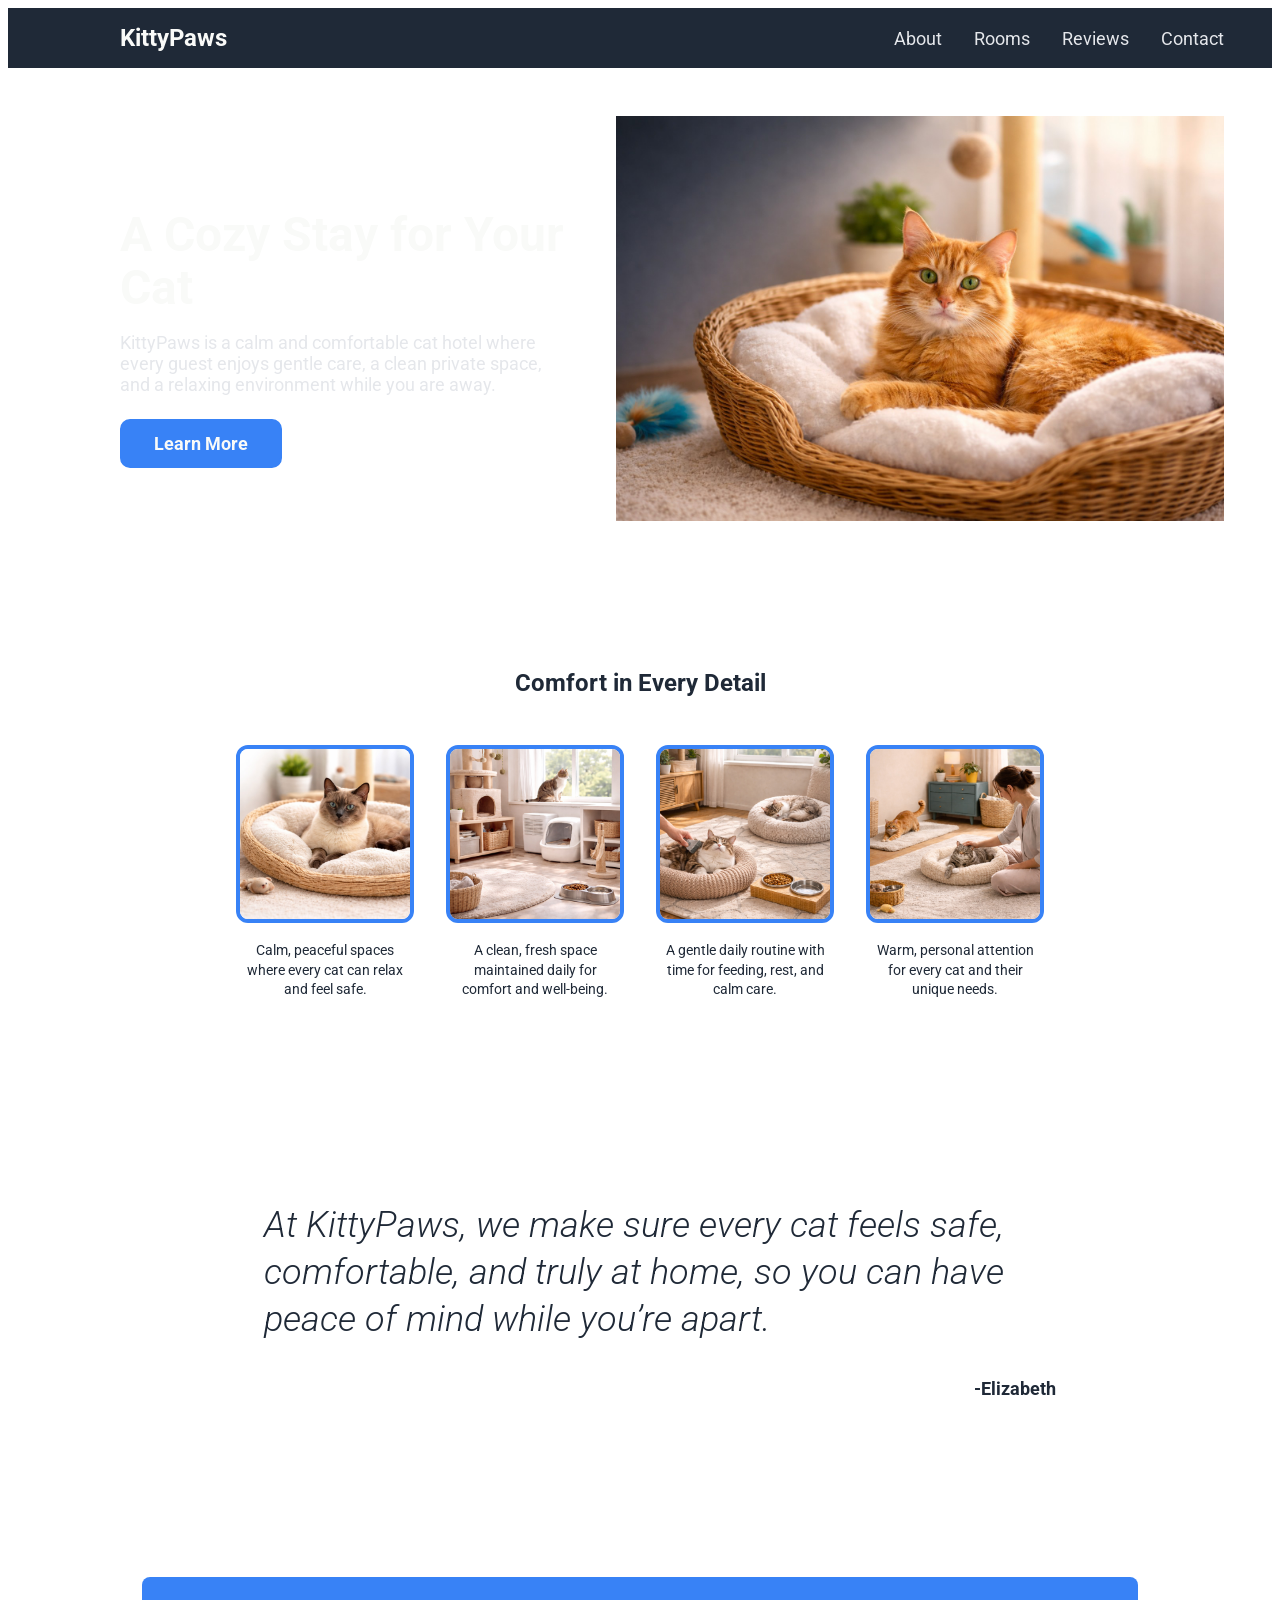
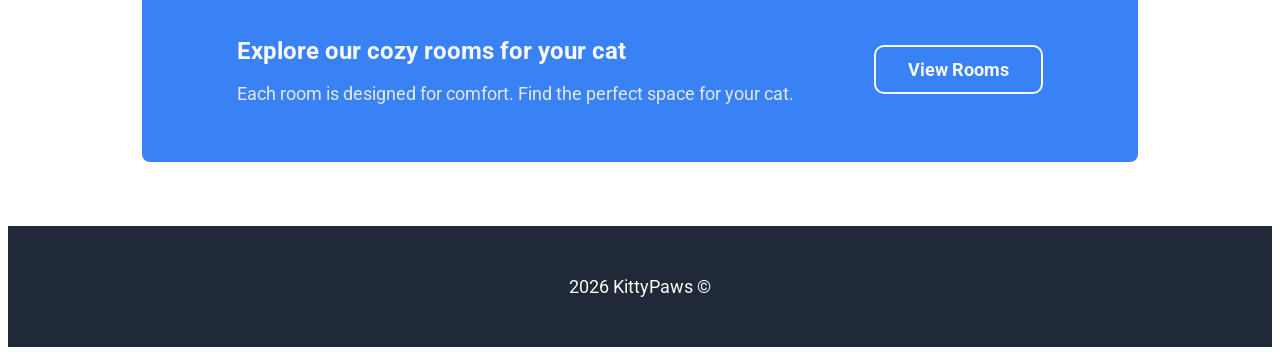
==== index.html @ a97a5a9a "Merge pull request #5 from zoegaidmore/feature/home-page Added and styled the home page. Refactored " ====
<!doctype html>
<html lang="en">
  <head>
    <meta charset="UTF-8" />
    <meta name="viewport" content="width=device-width, initial-scale=1.0" />

    <link rel="stylesheet" href="./assets/css/main.css" />
    <link rel="stylesheet" href="./index.css" />
   

    <title>KittyPaws</title>
  </head>

  <body class="page">
    <a class="skip-link" href="#main-content">Skip to main content</a>

    <header class="header">
      <div class="container header__inner">
        <span class="header__logo">KittyPaws</span>

        <nav class="header__nav" aria-label="Main navigation">
          <a href="./pages/about/about.html" class="header__link">About</a>
          <a href="./pages/rooms/rooms.html" class="header__link">Rooms</a>
          <a href="./pages/reviews/reviews.html" class="header__link">Reviews</a>
          <a href="./pages/contact/contact.html" class="header__link">Contact</a>
        </nav>
      </div>
    </header>

    <main id="main-content">
      <section class="hero" aria-labelledby="hero-title">
        <div class="container hero__inner">
          <div class="hero__content">
            <h1 class="hero__title" id="hero-title">
              A Cozy Stay for Your Cat
            </h1>

            <p class="hero__text">
              KittyPaws is a calm and comfortable cat hotel where every guest
              enjoys gentle care, a clean private space, and a relaxing
              environment while you are away.
            </p>

            <a href="./pages/about/about.html" class="button hero__button"
              >Learn More</a
            >
          </div>

          <img
            src="./assets/images/home/hero-cat.jpg"
            alt="A relaxed cat resting in a cozy room at KittyPaws"
            class="hero__image"
          />
        </div>
      </section>

      <section class="benefits" aria-labelledby="benefits-title">
        <div class="container benefits__inner">
          <h2 class="benefits__title" id="benefits-title">
            Comfort in Every Detail
          </h2>

          <div class="benefits__list">
            <div class="benefits__card">
              <img
                src="./assets/images/home/calm-cat.jpg"
                alt="Calm resting area for cats"
                class="benefits__image"
              />
              <p class="benefits__text">
                Calm, peaceful spaces where every cat can relax and feel safe.
              </p>
            </div>

            <div class="benefits__card">
              <img
                src="./assets/images/home/environment-cat.jpg"
                alt="Clean and fresh cat environment"
                class="benefits__image"
              />
              <p class="benefits__text">
                A clean, fresh space maintained daily for comfort and
                well-being.
              </p>
            </div>

            <div class="benefits__card">
              <img
                src="./assets/images/home/routine-cat.jpg"
                alt="Daily routine for cats"
                class="benefits__image"
              />
              <p class="benefits__text">
                A gentle daily routine with time for feeding, rest, and calm
                care.
              </p>
            </div>

            <div class="benefits__card">
              <img
                src="./assets/images/home/care-cat.jpg"
                alt="Personal care for each cat"
                class="benefits__image"
              />
              <p class="benefits__text">
                Warm, personal attention for every cat and their unique needs.
              </p>
            </div>
          </div>
        </div>
      </section>

      <section class="quote" aria-labelledby="quote-title">
        <div class="container quote__inner">
          <h2 class="visually-hidden" id="quote-title">About our philosophy</h2>

          <blockquote class="quote__content">
            <p class="quote__text">
              At KittyPaws, we make sure
              every cat feels safe, comfortable, and truly at home, so you can
              have peace of mind while you’re apart.
            </p>
          </blockquote>

          <p class="quote__author">-Elizabeth</p>
        </div>
      </section>

      <section class="rooms-banner" aria-labelledby="rooms-banner-title">
        <div class="container rooms-banner__inner">
          <div class="rooms-banner__content">
            <h2 class="rooms-banner__title" id="rooms-banner-title">
              Explore our cozy rooms for your cat
            </h2>
            <p class="rooms-banner__text">
              Each room is designed for comfort. Find the perfect space for your
              cat.
            </p>
          </div>

          <a
            href="./pages/rooms/rooms.html"
            class="button rooms-banner__button"
          >
            View Rooms
          </a>
        </div>
      </section>
    </main>

    <footer class="footer">
      <p class="footer__text">2026 KittyPaws &copy;</p>
    </footer>
  </body>
</html>
---- assets/css/main.css ----
:root {
  /*-------------------- COLORS --------------------*/

  /* Backgrounds */
  --color-bg-light: #e5e7eb;
  --color-bg-dark: #1f2937;

  /* Text colors */
  --color-text-primary: #1f2937;
  --color-text-secondary: #e5e7eb;
  --color-text-inverse: #f9faf8;

  /* Accent / CTA */
  --color-accent: #3882f6;

  /* Borders */
  --color-border: #e5e7eb;
  --color-accent-border: #3882f6;

  /*-------------------- TYPOGRAPHY --------------------*/

  /* Font family */
  --font-family-base: "Roboto", sans-serif;

  /* Font sizes */
  --font-size-xl: 3rem;
  --font-size-lg: 2.25rem;
  --font-size-md: 1.5rem;
  --font-size-sm: 1.125rem;

  /* Font weights */
  --font-weight-extra-bold: 800;
  --font-weight-bold: 700;
  --font-weight-regular: 400;
  --font-weight-light: 300;

  /* Font styles */
  --font-style-normal: normal;
  --font-style-italic: italic;

  /*-------------------- OTHER --------------------*/

  /* Border Radii */
  --border-radius-btn: 0.625rem;
  --border-radius-primary: 0.2rem;
  --border-radius-card: 0.5rem;
}

@font-face {
  font-family: "Roboto";
  src: url("../fonts/roboto/Roboto-LightItalic.ttf") format("truetype");
  font-weight: 300;
  font-style: italic;
}

@font-face {
  font-family: "Roboto";
  src: url("../fonts/roboto/Roboto-Regular.ttf") format("truetype");
  font-weight: 400;
  font-style: normal;
}

@font-face {
  font-family: "Roboto";
  src: url("../fonts/roboto/Roboto-Bold.ttf") format("truetype");
  font-weight: 700;
  font-style: normal;
}

@font-face {
  font-family: "Roboto";
  src: url("../fonts/roboto/Roboto-ExtraBold.ttf") format("truetype");
  font-weight: 800;
  font-style: normal;
}

body {
  display: flex;
  flex-direction: column;
  min-height: 100vh;
  font-family: var(--font-family-base);
}

.skip-link {
  position: absolute;
  top: -100px;
  left: 1rem;
  padding: 0.5rem 1rem;
  z-index: 1000;
  border-radius: var(--border-radius-primary);
  background-color: var(--color-bg-dark);
  color: var(--color-text-inverse);
}

.skip-link:focus {
  top: 1rem;
}

.header {
  background-color: var(--color-bg-dark);
  padding: 1rem 5rem 1rem 5rem;
}

.header__inner {
  display: flex;
  justify-content: space-between;
  align-items: center;
  gap: 2rem;
}

.header__logo {
  font-size: var(--font-size-md);
  font-weight: var(--font-weight-bold);
  color: var(--color-text-inverse);
  text-decoration: none;
}

.header__nav {
  display: flex;
  gap: 2rem;
  flex-wrap: wrap;
}

.header__link {
  font-size: var(--font-size-sm);
  color: var(--color-text-secondary);
  text-decoration: none;
}

.header__link:hover {
  color: var(--color-text-inverse);
}

.header__link:focus-visible {
  outline: 2px solid var(--color-text-inverse);
  outline-offset: 4px;
  border-radius: var(--border-radius-primary);
}

.footer {
  padding: 2rem 0;
  background-color: var(--color-bg-dark);
  text-align: center;
}

.footer__text {
  font-size: var(--font-size-sm);
  color: var(--color-text-inverse);
}
---- index.css ----
.visually-hidden {
  position: absolute;
  width: 1px;
  height: 1px;
  margin: -1px;
  padding: 0;
  overflow: hidden;
  border: 0;
  clip: rect(0 0 0 0);
  white-space: nowrap;
}

main {
  flex: 1;
}

.container {
  width: 100%;
  max-width: 1200px;
  margin: 0 auto;
  padding: 0 2rem;
}

.button {
  display: inline-block;
  padding: 0.75rem 2rem;
  background-color: var(--color-accent);
  border: 2px solid var(--color-accent);
  border-radius: var(--border-radius-btn);
  color: var(--color-text-inverse);
  font-size: var(--font-size-sm);
  font-weight: var(--font-weight-bold);
  text-align: center;
  text-decoration: none;
}

.button:focus-visible {
  outline: 3px solid var(--color-text-inverse);
  outline-offset: 3px;
}

.hero {
  padding: 3rem 5rem 6rem 5rem;
  background-color: var(--color-bg-tertiary);
}

.hero__inner {
  display: flex;
  justify-content: space-evenly;
  align-items: center;
  gap: 3rem;
  min-width: 0;
}

.hero__content {
  flex: 1 1 45%;
  max-width: 28rem;
  min-width: 0;
}

.hero__title {
  margin-bottom: 1rem;
  font-size: var(--font-size-xl);
  line-height: 1.1;
  font-weight: var(--font-weight-bold);
  color: var(--color-text-inverse);
}

.hero__text {
  margin-bottom: 1.5rem;
  font-size: var(--font-size-sm);
  font-weight: var(--font-weight-regular);
  font-style: var(--font-style-normal);
  color: var(--color-text-secondary);
}

.hero__image {
  flex: 1 1 50%;
  width: 100%;
  height: 100%;
  min-width: 0;
}

.benefits {
  padding: 2rem 0 3.5rem;
  background-color: var(--color-bg-primary);
}

.benefits__inner {
  text-align: center;
}

.benefits__title {
  margin-bottom: 3rem;
  font-size: var(--font-size-md);
  font-weight: var(--font-weight-bold);
  color: var(--color-text-primary);
}

.benefits__list {
  display: flex;
  justify-content: center;
  flex-wrap: wrap;
  gap: 2rem;
}

.benefits__card {
  display: flex;
  flex-direction: column;
  align-items: center;
}

.benefits__image {
  width: 170px;
  height: 170px;
  margin-bottom: 0.25rem;
  border: 4px solid var(--color-accent);
  border-radius: 12px;
  object-fit: cover;
}

.benefits__text {
  max-width: 170px;
  font-size: 0.875rem;
  font-weight: var(--font-weight-regular);
  font-style: var(--font-style-normal);
  line-height: 1.4;
  color: var(--color-text-primary);
  text-align: center;
}

.quote {
  padding: 6rem 0;
  background-color: var(--color-bg-secondary);
}

.quote__inner {
  max-width: 52rem;
}

.quote__content {
  margin-bottom: 1rem;
}

.quote__text {
  font-size: var(--font-size-lg);
  line-height: 1.3;
  font-style: var(--font-style-italic);
  font-weight: var(--font-weight-light);
  color: var(--color-text-primary);
}

.quote__author {
  font-size: var(--font-size-sm);
  font-weight: var(--font-weight-bold);
  font-style: var(--font-style-normal);
  text-align: right;
  color: var(--color-text-primary);
}

.rooms-banner {
  padding: 4rem 0;
  background-color: var(--color-bg-primary);
}

.rooms-banner__inner {
  display: flex;
  justify-content: space-evenly;
  align-items: center;
  max-width: 900px;
  gap: 2rem;
  min-width: 0;
  padding: 2.5rem 3rem;
  background-color: var(--color-accent);
  border-radius: var(--border-radius-card);
}

.rooms-banner__content {
  max-width: 40rem;
  min-width: 0;
}

.rooms-banner__title {
  margin-bottom: 0.5rem;
  font-size: var(--font-size-md);
  font-weight: var(--font-weight-bold);
  font-style: var(--font-style-normal);
  color: var(--color-text-inverse);
}

.rooms-banner__text {
  font-size: var(--font-size-sm);
  font-weight: var(--font-weight-regular);
  font-style: var(--font-style-normal);
  color: var(--color-text-secondary);
}

.rooms-banner__button {
  flex-shrink: 0;
  border-color: var(--color-text-inverse);
}

@media (max-width: 900px) {
  .hero__inner,
  .rooms-banner__inner {
    flex-direction: column;
    align-items: flex-start;
  }

  .hero__content,
  .rooms-banner__content,
  .hero__image {
    max-width: 100%;
  }
}

@media (max-width: 700px) {
  .container {
    padding: 0 1rem;
  }

  .hero {
    padding: 4rem 0;
  }

  .hero__title {
    font-size: var(--font-size-lg);
  }

  .benefits__title {
    font-size: var(--font-size-lg);
  }

  .quote__text {
    font-size: var(--font-size-md);
  }

  .rooms-banner__inner {
    padding: 2rem;
  }

  .rooms-banner__title {
    font-size: var(--font-size-md);
  }
}
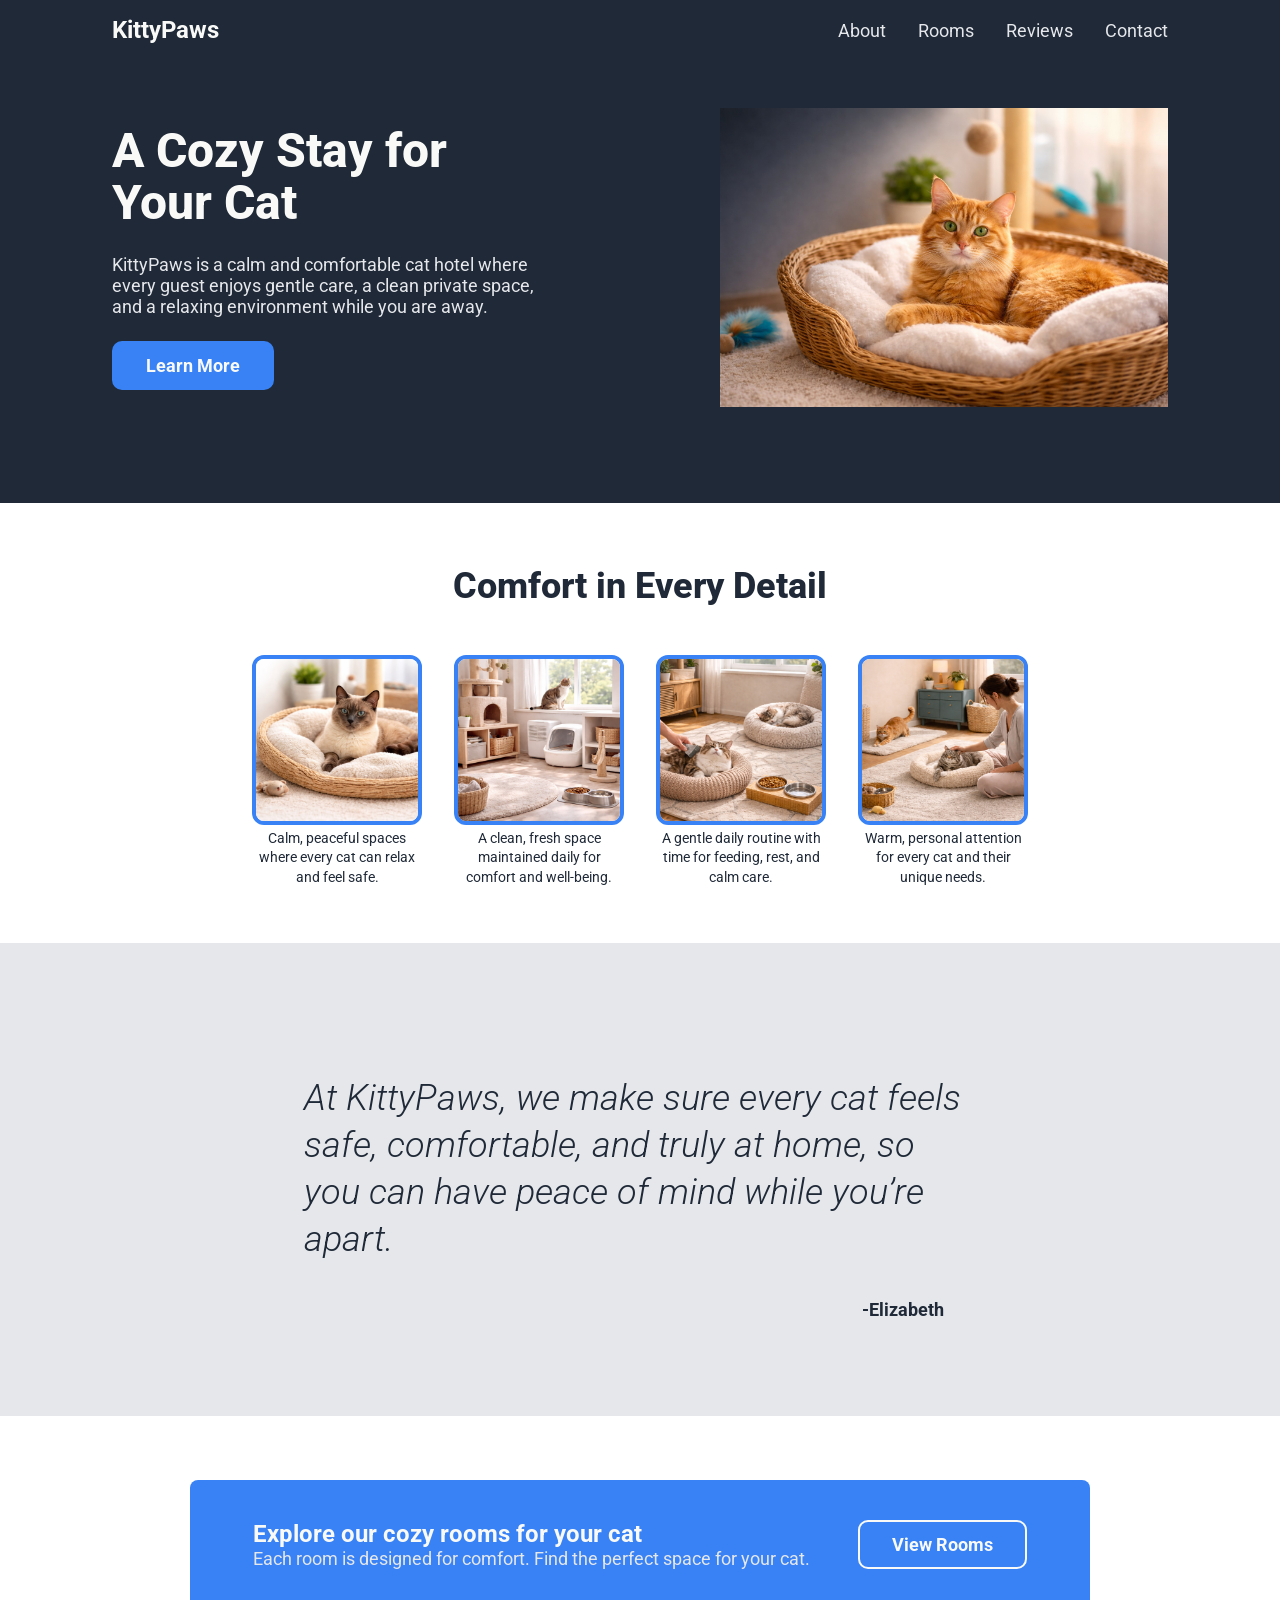
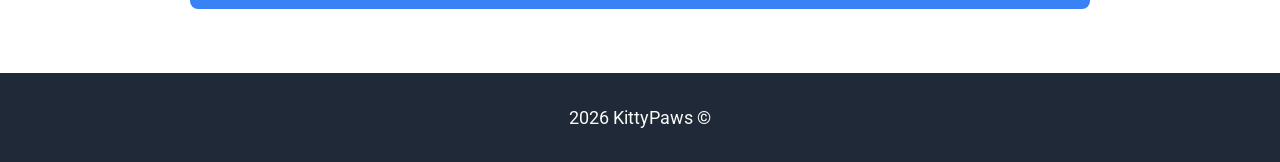
==== commit a85f13ef: "feat: improve responsiveness and fix styles" ====
--- a/index.html
+++ b/index.html
@@ -6,7 +6,6 @@
 
     <link rel="stylesheet" href="./assets/css/main.css" />
     <link rel="stylesheet" href="./index.css" />
-   
 
     <title>KittyPaws</title>
   </head>
@@ -16,7 +15,9 @@
 
     <header class="header">
       <div class="container header__inner">
-        <span class="header__logo">KittyPaws</span>
+        <a href="./index.html" class="header__logo" aria-label="KittyPaws home">
+          KittyPaws
+        </a>
 
         <nav class="header__nav" aria-label="Main navigation">
           <a href="./pages/about/about.html" class="header__link">About</a>
@@ -46,11 +47,13 @@
             >
           </div>
 
-          <img
-            src="./assets/images/home/hero-cat.jpg"
-            alt="A relaxed cat resting in a cozy room at KittyPaws"
-            class="hero__image"
-          />
+          <div class="hero__media">
+            <img
+              src="./assets/images/home/hero-cat.jpg"
+              alt="A relaxed cat resting in a cozy room at KittyPaws"
+              class="hero__image"
+            />
+          </div>
         </div>
       </section>
 
@@ -60,8 +63,8 @@
             Comfort in Every Detail
           </h2>
 
-          <div class="benefits__list">
-            <div class="benefits__card">
+          <ul class="benefits__list">
+            <li class="benefits__card">
               <img
                 src="./assets/images/home/calm-cat.jpg"
                 alt="Calm resting area for cats"
@@ -70,9 +73,9 @@
               <p class="benefits__text">
                 Calm, peaceful spaces where every cat can relax and feel safe.
               </p>
-            </div>
+            </li>
 
-            <div class="benefits__card">
+            <li class="benefits__card">
               <img
                 src="./assets/images/home/environment-cat.jpg"
                 alt="Clean and fresh cat environment"
@@ -82,9 +85,9 @@
                 A clean, fresh space maintained daily for comfort and
                 well-being.
               </p>
-            </div>
+            </li>
 
-            <div class="benefits__card">
+            <li class="benefits__card">
               <img
                 src="./assets/images/home/routine-cat.jpg"
                 alt="Daily routine for cats"
@@ -94,9 +97,9 @@
                 A gentle daily routine with time for feeding, rest, and calm
                 care.
               </p>
-            </div>
+            </li>
 
-            <div class="benefits__card">
+            <li class="benefits__card">
               <img
                 src="./assets/images/home/care-cat.jpg"
                 alt="Personal care for each cat"
@@ -105,8 +108,8 @@
               <p class="benefits__text">
                 Warm, personal attention for every cat and their unique needs.
               </p>
-            </div>
-          </div>
+            </li>
+          </ul>
         </div>
       </section>
 
@@ -116,9 +119,8 @@
 
           <blockquote class="quote__content">
             <p class="quote__text">
-              At KittyPaws, we make sure
-              every cat feels safe, comfortable, and truly at home, so you can
-              have peace of mind while you’re apart.
+              At KittyPaws, we make sure every cat feels safe, comfortable, and
+              truly at home, so you can have peace of mind while you’re apart.
             </p>
           </blockquote>
 
--- a/assets/css/main.css
+++ b/assets/css/main.css
@@ -72,6 +72,19 @@
   src: url("../fonts/roboto/Roboto-ExtraBold.ttf") format("truetype");
   font-weight: 800;
   font-style: normal;
+}
+
+*,
+*::before,
+*::after {
+  box-sizing: border-box;
+}
+
+html,
+body {
+  margin: 0;
+  padding: 0;
+  overflow-x: hidden;
 }
 
 body {
@@ -98,7 +111,7 @@
 
 .header {
   background-color: var(--color-bg-dark);
-  padding: 1rem 5rem 1rem 5rem;
+  padding: 1rem 5rem;
 }
 
 .header__inner {
@@ -119,6 +132,7 @@
   display: flex;
   gap: 2rem;
   flex-wrap: wrap;
+  justify-content: flex-end;
 }
 
 .header__link {
@@ -138,7 +152,7 @@
 }
 
 .footer {
-  padding: 2rem 0;
+  padding: 1rem 0;
   background-color: var(--color-bg-dark);
   text-align: center;
 }
@@ -146,4 +160,45 @@
 .footer__text {
   font-size: var(--font-size-sm);
   color: var(--color-text-inverse);
-}+}
+
+@media (max-width: 900px) {
+  .header__inner {
+    gap: 1.5rem;
+  }
+
+  .header__nav {
+    gap: 1rem 1.25rem;
+  }
+
+  .header__link {
+    font-size: 1rem;
+  }
+}
+
+@media (max-width: 700px) {
+  .header {
+    padding: 1rem 0;
+  }
+
+  .header__inner {
+    align-items: center;
+    flex-direction: column;
+    gap: 0.5rem;
+  }
+
+  .header__nav {
+    width: 100%;
+    align-items: center;
+    flex-direction: column;
+    gap: 0.25rem;
+    justify-content: center;
+  }
+
+  .header__link {
+    display: block;
+    width: 100%;
+    padding: 0.5rem 0;
+    text-align: center;
+  }
+}
--- a/index.css
+++ b/index.css
@@ -41,33 +41,48 @@
 
 .hero {
   padding: 3rem 5rem 6rem 5rem;
-  background-color: var(--color-bg-tertiary);
+  background-color: var(--color-bg-dark);
 }
 
 .hero__inner {
   display: flex;
-  justify-content: space-evenly;
+  justify-content: space-between;
   align-items: center;
   gap: 3rem;
   min-width: 0;
 }
 
 .hero__content {
-  flex: 1 1 45%;
-  max-width: 28rem;
+  display: flex;
+  flex: 1 1 0;
+  flex-direction: column;
+  align-items: flex-start;
+  gap: 1.5rem;
+  max-width: 27rem;
+  min-width: 0;
+}
+
+.hero__media {
+  display: flex;
+  flex: 0 1 28rem;
+  justify-content: center;
+  align-items: center;
+  min-height: 18rem;
+  overflow: hidden;
+  background-color: #6b7280;
   min-width: 0;
 }
 
 .hero__title {
-  margin-bottom: 1rem;
+  margin: 0;
   font-size: var(--font-size-xl);
   line-height: 1.1;
-  font-weight: var(--font-weight-bold);
+  font-weight: var(--font-weight-extra-bold);
   color: var(--color-text-inverse);
 }
 
 .hero__text {
-  margin-bottom: 1.5rem;
+  margin: 0;
   font-size: var(--font-size-sm);
   font-weight: var(--font-weight-regular);
   font-style: var(--font-style-normal);
@@ -75,15 +90,14 @@
 }
 
 .hero__image {
-  flex: 1 1 50%;
+  display: block;
   width: 100%;
   height: 100%;
-  min-width: 0;
+  object-fit: cover;
 }
 
 .benefits {
   padding: 2rem 0 3.5rem;
-  background-color: var(--color-bg-primary);
 }
 
 .benefits__inner {
@@ -92,8 +106,8 @@
 
 .benefits__title {
   margin-bottom: 3rem;
-  font-size: var(--font-size-md);
-  font-weight: var(--font-weight-bold);
+  font-size: var(--font-size-lg);
+  font-weight: var(--font-weight-extra-bold);
   color: var(--color-text-primary);
 }
 
@@ -102,6 +116,9 @@
   justify-content: center;
   flex-wrap: wrap;
   gap: 2rem;
+  list-style: none;
+  margin: 0;
+  padding: 0;
 }
 
 .benefits__card {
@@ -127,19 +144,22 @@
   line-height: 1.4;
   color: var(--color-text-primary);
   text-align: center;
+  margin: 0;
+  padding: 0;
 }
 
 .quote {
   padding: 6rem 0;
-  background-color: var(--color-bg-secondary);
+  background-color: var(--color-bg-light);
 }
 
 .quote__inner {
-  max-width: 52rem;
+  max-width: 48rem;
 }
 
 .quote__content {
-  margin-bottom: 1rem;
+  max-width: 42rem;
+  margin: 0 auto 1rem;
 }
 
 .quote__text {
@@ -151,6 +171,9 @@
 }
 
 .quote__author {
+  max-width: 42rem;
+  margin: 0 auto;
+  padding-right: 2rem;
   font-size: var(--font-size-sm);
   font-weight: var(--font-weight-bold);
   font-style: var(--font-style-normal);
@@ -160,7 +183,6 @@
 
 .rooms-banner {
   padding: 4rem 0;
-  background-color: var(--color-bg-primary);
 }
 
 .rooms-banner__inner {
@@ -186,6 +208,7 @@
   font-weight: var(--font-weight-bold);
   font-style: var(--font-style-normal);
   color: var(--color-text-inverse);
+  margin: 0;
 }
 
 .rooms-banner__text {
@@ -193,6 +216,8 @@
   font-weight: var(--font-weight-regular);
   font-style: var(--font-style-normal);
   color: var(--color-text-secondary);
+  margin: 0;
+  padding: 0;
 }
 
 .rooms-banner__button {
@@ -208,10 +233,16 @@
   }
 
   .hero__content,
+  .hero__media,
   .rooms-banner__content,
   .hero__image {
     max-width: 100%;
   }
+
+  .hero__media {
+    width: 100%;
+    flex-basis: auto;
+  }
 }
 
 @media (max-width: 700px) {
@@ -220,7 +251,7 @@
   }
 
   .hero {
-    padding: 4rem 0;
+    padding: 2.5rem 0 4rem;
   }
 
   .hero__title {
@@ -231,10 +262,18 @@
     font-size: var(--font-size-lg);
   }
 
+  .quote {
+    padding: 3.5rem 0;
+  }
+
   .quote__text {
     font-size: var(--font-size-md);
   }
 
+  .quote__author {
+    padding-right: 1rem;
+  }
+
   .rooms-banner__inner {
     padding: 2rem;
   }
@@ -242,4 +281,4 @@
   .rooms-banner__title {
     font-size: var(--font-size-md);
   }
-}+}
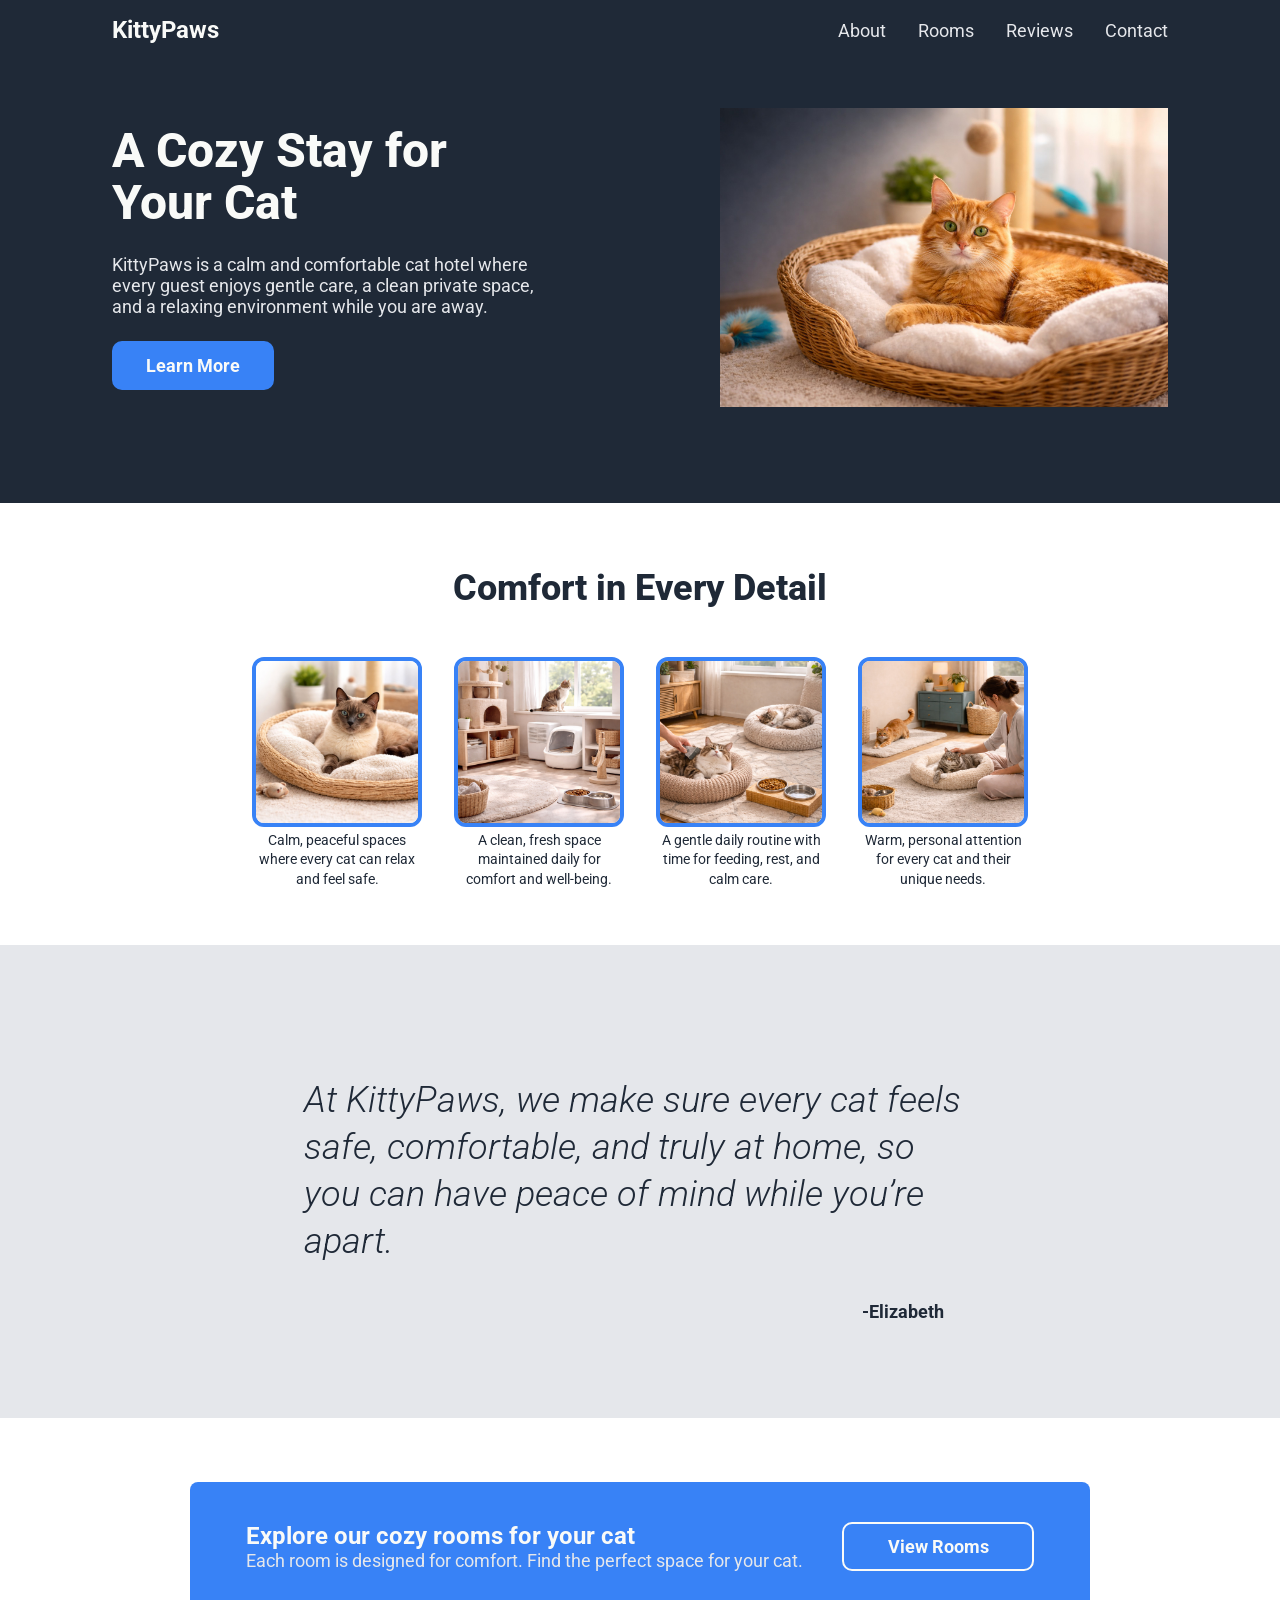
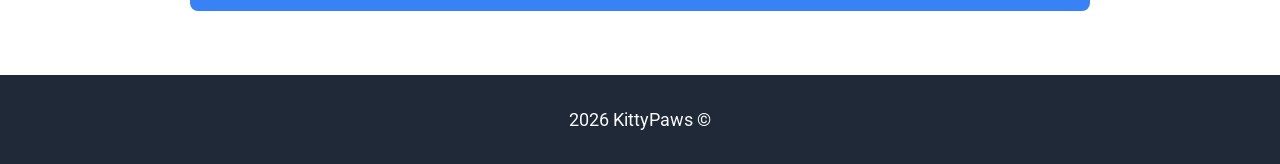
==== commit ca139014: "Final code review and fixes" ====
--- a/index.html
+++ b/index.html
@@ -22,8 +22,12 @@
         <nav class="header__nav" aria-label="Main navigation">
           <a href="./pages/about/about.html" class="header__link">About</a>
           <a href="./pages/rooms/rooms.html" class="header__link">Rooms</a>
-          <a href="./pages/reviews/reviews.html" class="header__link">Reviews</a>
-          <a href="./pages/contact/contact.html" class="header__link">Contact</a>
+          <a href="./pages/reviews/reviews.html" class="header__link"
+            >Reviews</a
+          >
+          <a href="./pages/contact/contact.html" class="header__link"
+            >Contact</a
+          >
         </nav>
       </div>
     </header>
@@ -128,22 +132,19 @@
         </div>
       </section>
 
-      <section class="rooms-banner" aria-labelledby="rooms-banner-title">
-        <div class="container rooms-banner__inner">
-          <div class="rooms-banner__content">
-            <h2 class="rooms-banner__title" id="rooms-banner-title">
+      <section class="cta-banner" aria-labelledby="cta-banner-title">
+        <div class="container cta-banner__inner">
+          <div class="cta-banner__content">
+            <h2 class="cta-banner__title" id="cta-banner-title">
               Explore our cozy rooms for your cat
             </h2>
-            <p class="rooms-banner__text">
+            <p class="cta-banner__text">
               Each room is designed for comfort. Find the perfect space for your
               cat.
             </p>
           </div>
 
-          <a
-            href="./pages/rooms/rooms.html"
-            class="button rooms-banner__button"
-          >
+          <a href="./pages/rooms/rooms.html" class="button cta-banner__button">
             View Rooms
           </a>
         </div>
--- a/assets/css/main.css
+++ b/assets/css/main.css
@@ -92,6 +92,37 @@
   flex-direction: column;
   min-height: 100vh;
   font-family: var(--font-family-base);
+}
+
+.container {
+  width: 100%;
+  max-width: 1200px;
+  margin: 0 auto;
+  padding: 0 2rem;
+}
+
+.button {
+  display: inline-block;
+  padding: 0.75rem 2rem;
+  background-color: var(--color-accent);
+  border: 2px solid var(--color-accent);
+  border-radius: var(--border-radius-btn);
+  color: var(--color-text-inverse);
+  font-size: var(--font-size-sm);
+  font-weight: var(--font-weight-bold);
+  text-align: center;
+  text-decoration: none;
+}
+
+.button:focus-visible {
+  outline: 3px solid var(--color-text-inverse);
+  outline-offset: 3px;
+}
+
+.button:hover {
+  filter: brightness(1.15);
+  transform: translateY(-2px);
+  box-shadow: 0 6px 16px rgba(0, 0, 0, 0.2);
 }
 
 .skip-link {
@@ -162,6 +193,108 @@
   color: var(--color-text-inverse);
 }
 
+.hero {
+  padding: 3rem 5rem 6rem 5rem;
+  background-color: var(--color-bg-dark);
+}
+
+.hero__inner {
+  display: flex;
+  justify-content: space-between;
+  align-items: center;
+  gap: 3rem;
+  min-width: 0;
+}
+
+.hero__content {
+  display: flex;
+  flex: 1 1 0;
+  flex-direction: column;
+  align-items: flex-start;
+  gap: 1.5rem;
+  max-width: 27rem;
+  min-width: 0;
+}
+
+.hero__media {
+  display: flex;
+  flex: 0 1 28rem;
+  justify-content: center;
+  align-items: center;
+  min-height: 18rem;
+  overflow: hidden;
+  background-color: transparent;
+  min-width: 0;
+}
+
+.hero__title {
+  margin: 0;
+  font-size: var(--font-size-xl);
+  line-height: 1.1;
+  font-weight: var(--font-weight-extra-bold);
+  color: var(--color-text-inverse);
+}
+
+.hero__text {
+  margin: 0;
+  font-size: var(--font-size-sm);
+  font-weight: var(--font-weight-regular);
+  font-style: var(--font-style-normal);
+  color: var(--color-text-secondary);
+}
+
+.hero__image {
+  display: block;
+  width: 100%;
+  height: 100%;
+  object-fit: cover;
+}
+
+.cta-banner {
+  padding: 4rem 0;
+}
+
+.cta-banner__inner {
+  display: flex;
+  justify-content: space-evenly;
+  align-items: center;
+  max-width: 900px;
+  gap: 2rem;
+  min-width: 0;
+  padding: 2.5rem 3rem;
+  background-color: var(--color-accent);
+  border-radius: var(--border-radius-card);
+}
+
+.cta-banner__content {
+  max-width: 40rem;
+  min-width: 0;
+}
+
+.cta-banner__title {
+  margin: 0;
+  font-size: var(--font-size-md);
+  font-weight: var(--font-weight-bold);
+  font-style: var(--font-style-normal);
+  color: var(--color-text-inverse);
+}
+
+.cta-banner__text {
+  margin: 0;
+  padding: 0;
+  font-size: var(--font-size-sm);
+  font-weight: var(--font-weight-regular);
+  font-style: var(--font-style-normal);
+  color: var(--color-text-secondary);
+}
+
+.cta-banner__button {
+  flex-shrink: 0;
+  min-width: 12rem;
+  border-color: var(--color-text-inverse);
+  text-align: center;
+}
+
 @media (max-width: 900px) {
   .header__inner {
     gap: 1.5rem;
@@ -174,9 +307,38 @@
   .header__link {
     font-size: 1rem;
   }
+
+  .hero__inner {
+    flex-direction: column;
+    align-items: flex-start;
+  }
+
+  .hero__content,
+  .hero__media,
+  .hero__image {
+    max-width: 100%;
+  }
+
+  .hero__media {
+    width: 100%;
+    flex-basis: auto;
+  }
+
+  .cta-banner__inner {
+    flex-direction: column;
+    align-items: flex-start;
+  }
+
+  .cta-banner__content {
+    max-width: 100%;
+  }
 }
 
 @media (max-width: 700px) {
+  .container {
+    padding: 0 1rem;
+  }
+
   .header {
     padding: 1rem 0;
   }
@@ -201,4 +363,24 @@
     padding: 0.5rem 0;
     text-align: center;
   }
-}
+
+  .hero {
+    padding: 2.5rem 0 4rem;
+  }
+
+  .hero__title {
+    font-size: var(--font-size-lg);
+  }
+
+  .hero__media {
+    min-height: auto;
+  }
+
+  .cta-banner__inner {
+    padding: 2rem;
+  }
+
+  .cta-banner__title {
+    font-size: var(--font-size-md);
+  }
+}
--- a/index.css
+++ b/index.css
@@ -14,98 +14,19 @@
   flex: 1;
 }
 
-.container {
-  width: 100%;
-  max-width: 1200px;
-  margin: 0 auto;
-  padding: 0 2rem;
-}
-
-.button {
-  display: inline-block;
-  padding: 0.75rem 2rem;
-  background-color: var(--color-accent);
-  border: 2px solid var(--color-accent);
-  border-radius: var(--border-radius-btn);
-  color: var(--color-text-inverse);
-  font-size: var(--font-size-sm);
-  font-weight: var(--font-weight-bold);
-  text-align: center;
-  text-decoration: none;
-}
-
-.button:focus-visible {
-  outline: 3px solid var(--color-text-inverse);
-  outline-offset: 3px;
-}
-
-.hero {
-  padding: 3rem 5rem 6rem 5rem;
-  background-color: var(--color-bg-dark);
-}
-
-.hero__inner {
-  display: flex;
-  justify-content: space-between;
-  align-items: center;
-  gap: 3rem;
-  min-width: 0;
-}
-
-.hero__content {
-  display: flex;
-  flex: 1 1 0;
-  flex-direction: column;
-  align-items: flex-start;
-  gap: 1.5rem;
-  max-width: 27rem;
-  min-width: 0;
-}
-
-.hero__media {
-  display: flex;
-  flex: 0 1 28rem;
-  justify-content: center;
-  align-items: center;
-  min-height: 18rem;
-  overflow: hidden;
-  background-color: #6b7280;
-  min-width: 0;
-}
-
-.hero__title {
-  margin: 0;
-  font-size: var(--font-size-xl);
-  line-height: 1.1;
-  font-weight: var(--font-weight-extra-bold);
-  color: var(--color-text-inverse);
-}
-
-.hero__text {
-  margin: 0;
-  font-size: var(--font-size-sm);
-  font-weight: var(--font-weight-regular);
-  font-style: var(--font-style-normal);
-  color: var(--color-text-secondary);
-}
-
-.hero__image {
-  display: block;
-  width: 100%;
-  height: 100%;
-  object-fit: cover;
-}
-
 .benefits {
-  padding: 2rem 0 3.5rem;
+  padding: 4rem 0 3.5rem;
 }
 
 .benefits__inner {
+  display: flex;
+  flex-direction: column;
+  gap: 3rem;
   text-align: center;
 }
 
 .benefits__title {
-  margin-bottom: 3rem;
+  margin: 0;
   font-size: var(--font-size-lg);
   font-weight: var(--font-weight-extra-bold);
   color: var(--color-text-primary);
@@ -181,83 +102,7 @@
   color: var(--color-text-primary);
 }
 
-.rooms-banner {
-  padding: 4rem 0;
-}
-
-.rooms-banner__inner {
-  display: flex;
-  justify-content: space-evenly;
-  align-items: center;
-  max-width: 900px;
-  gap: 2rem;
-  min-width: 0;
-  padding: 2.5rem 3rem;
-  background-color: var(--color-accent);
-  border-radius: var(--border-radius-card);
-}
-
-.rooms-banner__content {
-  max-width: 40rem;
-  min-width: 0;
-}
-
-.rooms-banner__title {
-  margin-bottom: 0.5rem;
-  font-size: var(--font-size-md);
-  font-weight: var(--font-weight-bold);
-  font-style: var(--font-style-normal);
-  color: var(--color-text-inverse);
-  margin: 0;
-}
-
-.rooms-banner__text {
-  font-size: var(--font-size-sm);
-  font-weight: var(--font-weight-regular);
-  font-style: var(--font-style-normal);
-  color: var(--color-text-secondary);
-  margin: 0;
-  padding: 0;
-}
-
-.rooms-banner__button {
-  flex-shrink: 0;
-  border-color: var(--color-text-inverse);
-}
-
-@media (max-width: 900px) {
-  .hero__inner,
-  .rooms-banner__inner {
-    flex-direction: column;
-    align-items: flex-start;
-  }
-
-  .hero__content,
-  .hero__media,
-  .rooms-banner__content,
-  .hero__image {
-    max-width: 100%;
-  }
-
-  .hero__media {
-    width: 100%;
-    flex-basis: auto;
-  }
-}
-
 @media (max-width: 700px) {
-  .container {
-    padding: 0 1rem;
-  }
-
-  .hero {
-    padding: 2.5rem 0 4rem;
-  }
-
-  .hero__title {
-    font-size: var(--font-size-lg);
-  }
-
   .benefits__title {
     font-size: var(--font-size-lg);
   }
@@ -273,12 +118,4 @@
   .quote__author {
     padding-right: 1rem;
   }
-
-  .rooms-banner__inner {
-    padding: 2rem;
-  }
-
-  .rooms-banner__title {
-    font-size: var(--font-size-md);
-  }
 }
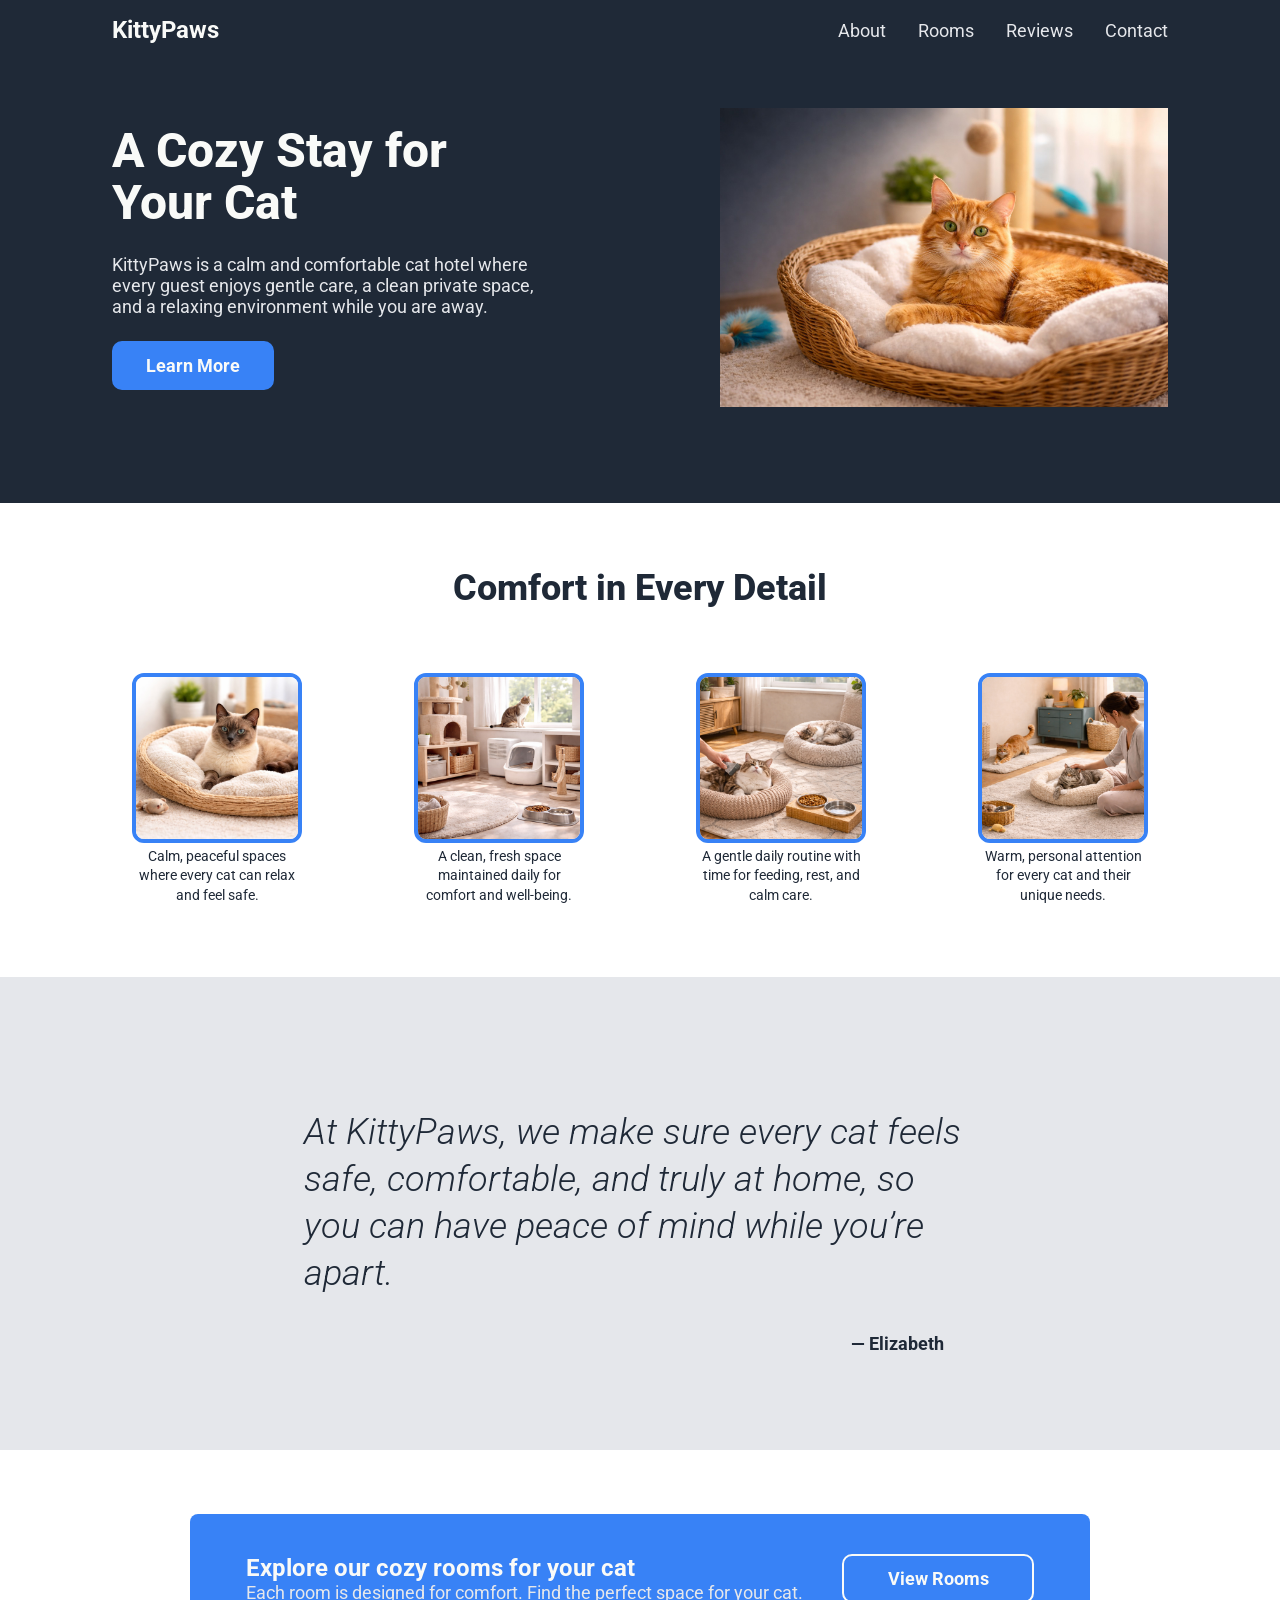
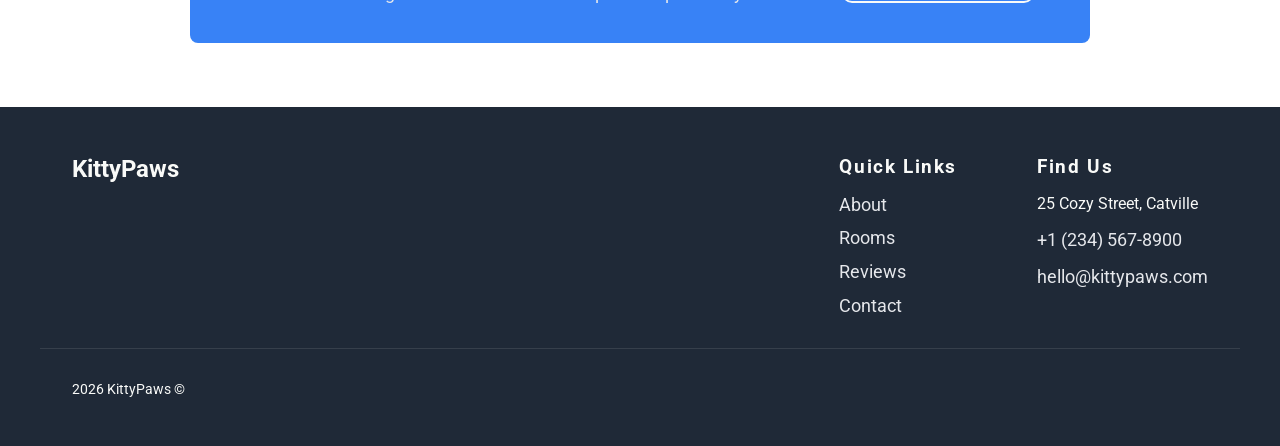
==== commit 8eb0e167: "fix: update footer, improve semantics, and add back-to-top button - Refactored footer layout and sty" ====
--- a/index.html
+++ b/index.html
@@ -15,19 +15,13 @@
 
     <header class="header">
       <div class="container header__inner">
-        <a href="./index.html" class="header__logo" aria-label="KittyPaws home">
-          KittyPaws
-        </a>
+        <a href="./index.html" class="header__logo" aria-label="KittyPaws home"> KittyPaws </a>
 
         <nav class="header__nav" aria-label="Main navigation">
           <a href="./pages/about/about.html" class="header__link">About</a>
           <a href="./pages/rooms/rooms.html" class="header__link">Rooms</a>
-          <a href="./pages/reviews/reviews.html" class="header__link"
-            >Reviews</a
-          >
-          <a href="./pages/contact/contact.html" class="header__link"
-            >Contact</a
-          >
+          <a href="./pages/reviews/reviews.html" class="header__link">Reviews</a>
+          <a href="./pages/contact/contact.html" class="header__link">Contact</a>
         </nav>
       </div>
     </header>
@@ -36,19 +30,14 @@
       <section class="hero" aria-labelledby="hero-title">
         <div class="container hero__inner">
           <div class="hero__content">
-            <h1 class="hero__title" id="hero-title">
-              A Cozy Stay for Your Cat
-            </h1>
+            <h1 class="hero__title" id="hero-title">A Cozy Stay for Your Cat</h1>
 
             <p class="hero__text">
-              KittyPaws is a calm and comfortable cat hotel where every guest
-              enjoys gentle care, a clean private space, and a relaxing
-              environment while you are away.
+              KittyPaws is a calm and comfortable cat hotel where every guest enjoys gentle care, a
+              clean private space, and a relaxing environment while you are away.
             </p>
 
-            <a href="./pages/about/about.html" class="button hero__button"
-              >Learn More</a
-            >
+            <a href="./pages/about/about.html" class="button hero__button">Learn More</a>
           </div>
 
           <div class="hero__media">
@@ -63,57 +52,53 @@
 
       <section class="benefits" aria-labelledby="benefits-title">
         <div class="container benefits__inner">
-          <h2 class="benefits__title" id="benefits-title">
-            Comfort in Every Detail
-          </h2>
+          <h2 class="benefits__title" id="benefits-title">Comfort in Every Detail</h2>
 
-          <ul class="benefits__list">
-            <li class="benefits__card">
+          <div class="benefits__cards">
+            <figure class="benefits__card">
               <img
                 src="./assets/images/home/calm-cat.jpg"
                 alt="Calm resting area for cats"
                 class="benefits__image"
               />
-              <p class="benefits__text">
+              <figcaption class="benefits__text">
                 Calm, peaceful spaces where every cat can relax and feel safe.
-              </p>
-            </li>
+              </figcaption>
+            </figure>
 
-            <li class="benefits__card">
+            <figure class="benefits__card">
               <img
                 src="./assets/images/home/environment-cat.jpg"
                 alt="Clean and fresh cat environment"
                 class="benefits__image"
               />
-              <p class="benefits__text">
-                A clean, fresh space maintained daily for comfort and
-                well-being.
-              </p>
-            </li>
+              <figcaption class="benefits__text">
+                A clean, fresh space maintained daily for comfort and well-being.
+              </figcaption>
+            </figure>
 
-            <li class="benefits__card">
+            <figure class="benefits__card">
               <img
                 src="./assets/images/home/routine-cat.jpg"
                 alt="Daily routine for cats"
                 class="benefits__image"
               />
-              <p class="benefits__text">
-                A gentle daily routine with time for feeding, rest, and calm
-                care.
-              </p>
-            </li>
+              <figcaption class="benefits__text">
+                A gentle daily routine with time for feeding, rest, and calm care.
+              </figcaption>
+            </figure>
 
-            <li class="benefits__card">
+            <figure class="benefits__card">
               <img
                 src="./assets/images/home/care-cat.jpg"
                 alt="Personal care for each cat"
                 class="benefits__image"
               />
-              <p class="benefits__text">
+              <figcaption class="benefits__text">
                 Warm, personal attention for every cat and their unique needs.
-              </p>
-            </li>
-          </ul>
+              </figcaption>
+            </figure>
+          </div>
         </div>
       </section>
 
@@ -123,12 +108,12 @@
 
           <blockquote class="quote__content">
             <p class="quote__text">
-              At KittyPaws, we make sure every cat feels safe, comfortable, and
-              truly at home, so you can have peace of mind while you’re apart.
+              At KittyPaws, we make sure every cat feels safe, comfortable, and truly at home, so
+              you can have peace of mind while you’re apart.
             </p>
           </blockquote>
 
-          <p class="quote__author">-Elizabeth</p>
+          <p class="quote__author">— Elizabeth</p>
         </div>
       </section>
 
@@ -139,20 +124,40 @@
               Explore our cozy rooms for your cat
             </h2>
             <p class="cta-banner__text">
-              Each room is designed for comfort. Find the perfect space for your
-              cat.
+              Each room is designed for comfort. Find the perfect space for your cat.
             </p>
           </div>
 
-          <a href="./pages/rooms/rooms.html" class="button cta-banner__button">
-            View Rooms
-          </a>
+          <a href="./pages/rooms/rooms.html" class="button cta-banner__button"> View Rooms </a>
         </div>
       </section>
     </main>
 
     <footer class="footer">
-      <p class="footer__text">2026 KittyPaws &copy;</p>
+      <div class="container footer__inner">
+        <div class="footer__col footer__brand">
+          <span class="footer__logo">KittyPaws</span>
+        </div>
+
+        <div class="footer__col footer__nav-col">
+          <h4 class="footer__heading">Quick Links</h4>
+          <nav class="footer__nav" aria-label="Footer navigation">
+            <a href="./pages/about/about.html" class="footer__link">About</a>
+            <a href="./pages/rooms/rooms.html" class="footer__link">Rooms</a>
+            <a href="./pages/reviews/reviews.html" class="footer__link">Reviews</a>
+            <a href="./pages/contact/contact.html" class="footer__link">Contact</a>
+          </nav>
+        </div>
+
+        <div class="footer__col footer__contact-col">
+          <h4 class="footer__heading">Find Us</h4>
+          <span>25 Cozy Street, Catville</span>
+          <a href="tel:+12345678900" class="footer__link">+1 (234) 567-8900</a>
+          <a href="mailto:hello@kittypaws.com" class="footer__link">hello@kittypaws.com</a>
+        </div>
+      </div>
+
+      <p class="footer__copyright">2026 KittyPaws &copy;</p>
     </footer>
   </body>
 </html>
--- a/assets/css/main.css
+++ b/assets/css/main.css
@@ -20,7 +20,7 @@
   /*-------------------- TYPOGRAPHY --------------------*/
 
   /* Font family */
-  --font-family-base: "Roboto", sans-serif;
+  --font-family-base: 'Roboto', sans-serif;
 
   /* Font sizes */
   --font-size-xl: 3rem;
@@ -47,29 +47,29 @@
 }
 
 @font-face {
-  font-family: "Roboto";
-  src: url("../fonts/roboto/Roboto-LightItalic.ttf") format("truetype");
+  font-family: 'Roboto';
+  src: url('../fonts/roboto/Roboto-LightItalic.ttf') format('truetype');
   font-weight: 300;
   font-style: italic;
 }
 
 @font-face {
-  font-family: "Roboto";
-  src: url("../fonts/roboto/Roboto-Regular.ttf") format("truetype");
+  font-family: 'Roboto';
+  src: url('../fonts/roboto/Roboto-Regular.ttf') format('truetype');
   font-weight: 400;
   font-style: normal;
 }
 
 @font-face {
-  font-family: "Roboto";
-  src: url("../fonts/roboto/Roboto-Bold.ttf") format("truetype");
+  font-family: 'Roboto';
+  src: url('../fonts/roboto/Roboto-Bold.ttf') format('truetype');
   font-weight: 700;
   font-style: normal;
 }
 
 @font-face {
-  font-family: "Roboto";
-  src: url("../fonts/roboto/Roboto-ExtraBold.ttf") format("truetype");
+  font-family: 'Roboto';
+  src: url('../fonts/roboto/Roboto-ExtraBold.ttf') format('truetype');
   font-weight: 800;
   font-style: normal;
 }
@@ -85,6 +85,7 @@
   margin: 0;
   padding: 0;
   overflow-x: hidden;
+  scroll-behavior: smooth;
 }
 
 body {
@@ -191,6 +192,8 @@
 .footer__text {
   font-size: var(--font-size-sm);
   color: var(--color-text-inverse);
+  max-width: 1200px;
+  margin: auto;
 }
 
 .hero {
@@ -295,6 +298,105 @@
   text-align: center;
 }
 
+/* Footer Section */
+
+.footer {
+  background-color: var(--color-bg-dark);
+  color: var(--color-text-inverse);
+  padding: 3rem 0;
+  text-align: start;
+}
+
+.footer__inner {
+  display: flex;
+  gap: 5rem;
+}
+
+.footer__col {
+  display: flex;
+  flex-direction: column;
+  gap: 1rem;
+}
+
+.footer__heading {
+  font-size: 1.2rem;
+  font-weight: 600;
+  color: var(--color-text-inverse);
+  letter-spacing: 0.1rem;
+  margin-bottom: 0.5rem;
+  margin: 0;
+}
+
+.footer__logo {
+  font-size: var(--font-size-md);
+  font-weight: var(--font-weight-bold);
+  color: var(--color-text-inverse);
+  text-decoration: none;
+}
+
+.footer__logo:hover {
+  color: var(--color-cta-button);
+}
+
+.footer__nav {
+  display: flex;
+  flex-direction: column;
+  gap: 0.8rem;
+}
+
+.footer__nav-col {
+  margin-left: auto;
+}
+
+.footer__link {
+  font-size: var(--font-size-sm);
+  color: var(--color-text-secondary);
+  text-decoration: none;
+}
+
+.footer__link:hover {
+  color: var(--color-text-inverse);
+}
+
+.footer__address {
+  font-style: normal;
+  color: #cbd5e0;
+  line-height: 1.8;
+  font-size: 1rem;
+  display: flex;
+  flex-direction: column;
+  gap: 1rem;
+}
+
+.footer__copyright {
+  font-size: 0.9rem;
+  border-top: 1px solid rgba(255, 255, 255, 0.1);
+  margin: 2rem auto 0;
+  max-width: 1200px;
+  padding: 2rem 2rem 0 2rem;
+}
+
+.back-to-top {
+  position: fixed;
+  bottom: 2rem;
+  right: 2rem;
+  background-color: var(--color-accent);
+  color: white;
+  padding: 0.8rem 1.2rem;
+  border-radius: 1rem;
+  text-decoration: none;
+  font-size: 1.5rem;
+  box-shadow: 0 4px 8px rgba(0, 0, 0, 0.2);
+  transition:
+    opacity 0.3s ease,
+    background-color 0.3s ease;
+}
+
+.back-to-top:hover {
+  color: var(--color-text-primary);
+  background-color: var(--color-bg-light);
+}
+
 @media (max-width: 900px) {
   .header__inner {
     gap: 1.5rem;
@@ -331,6 +433,33 @@
 
   .cta-banner__content {
     max-width: 100%;
+  }
+
+  .footer__inner {
+    flex-direction: column;
+    gap: 2rem;
+    text-align: center;
+    align-items: center;
+  }
+  .footer__copyright {
+    margin-top: 3rem;
+  }
+
+  .footer__nav {
+    align-items: center;
+  }
+
+  .footer__nav-col {
+    margin: 0;
+  }
+
+  .footer__copyright {
+    margin-top: 3rem;
+    text-align: center;
+  }
+
+  .back-to-top {
+    padding: 0.4rem 0.8rem;
   }
 }
 
--- a/index.css
+++ b/index.css
@@ -32,7 +32,7 @@
   color: var(--color-text-primary);
 }
 
-.benefits__list {
+.benefits__cards {
   display: flex;
   justify-content: center;
   flex-wrap: wrap;
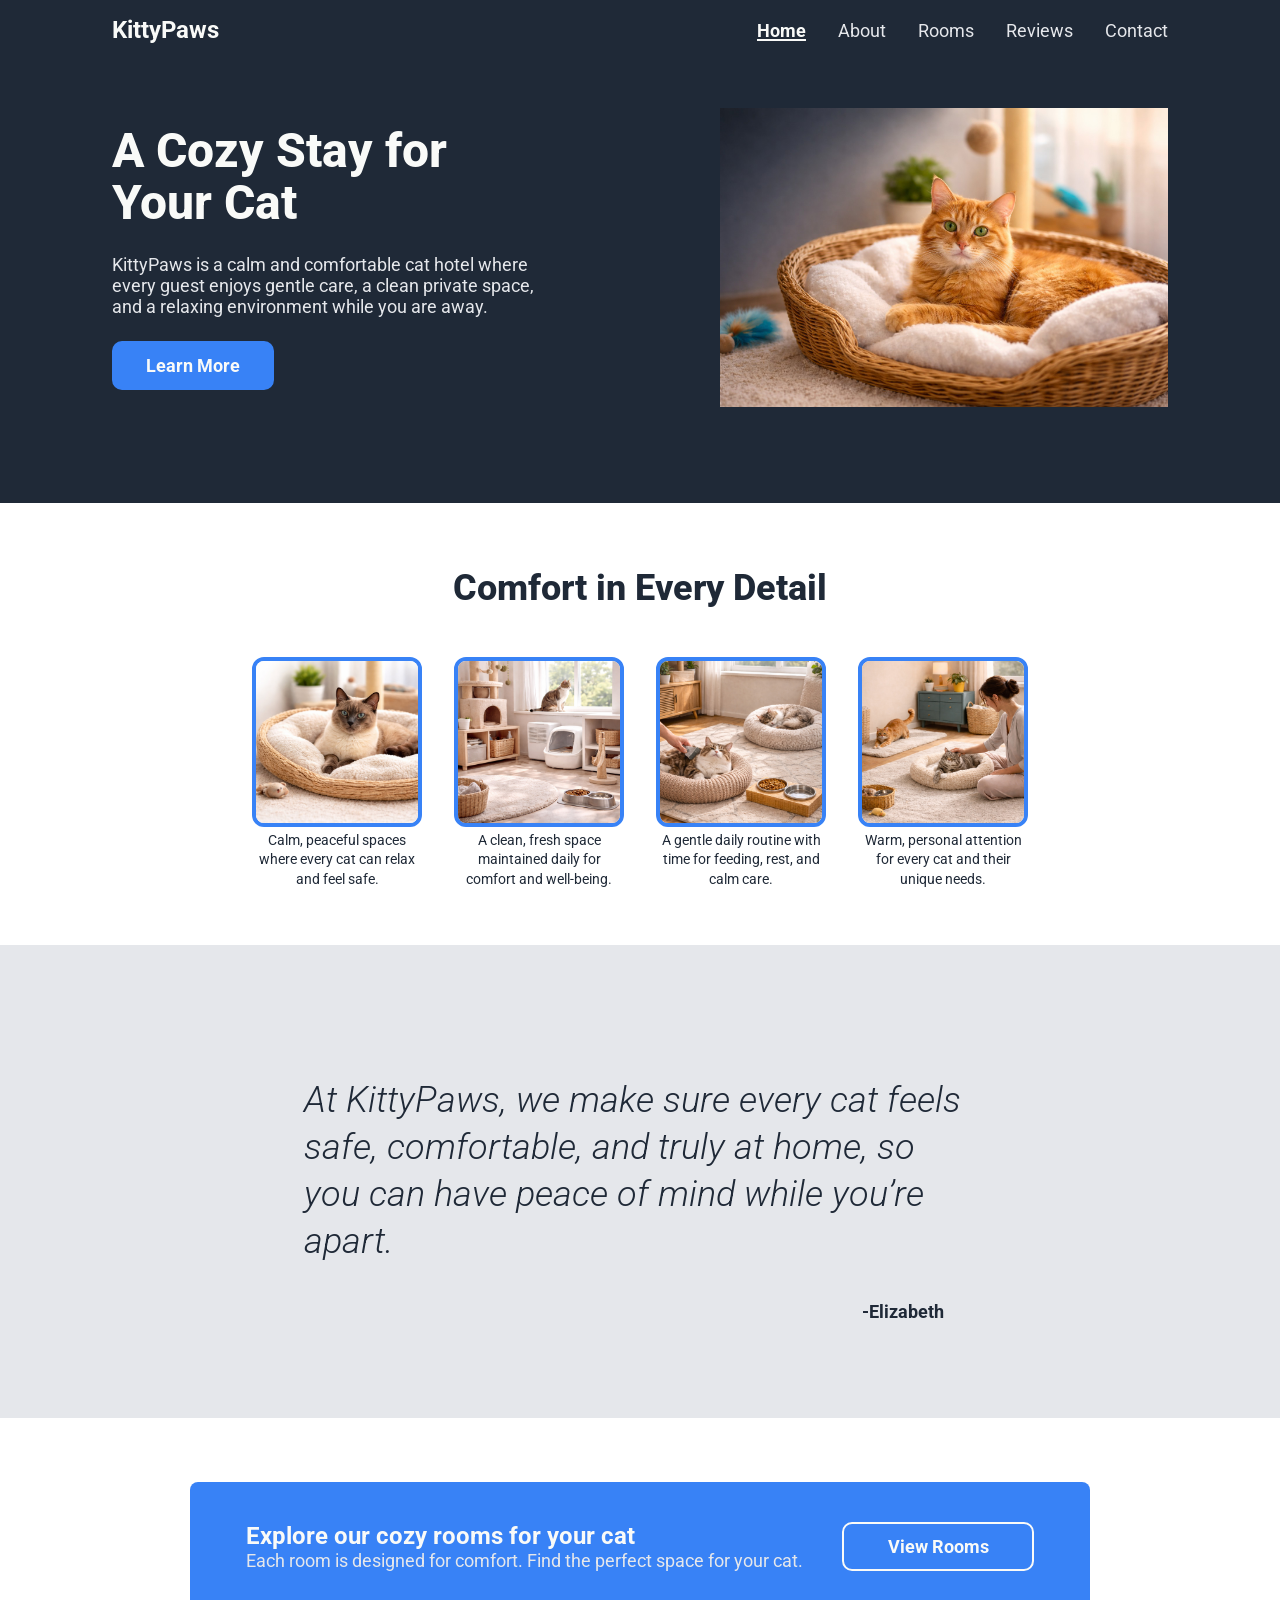
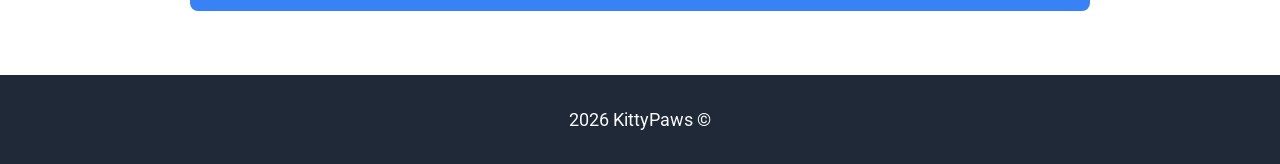
==== commit 5dc0f674: "fix header navigation and add mobile menu" ====
--- a/index.html
+++ b/index.html
@@ -15,14 +15,55 @@
 
     <header class="header">
       <div class="container header__inner">
-        <a href="./index.html" class="header__logo" aria-label="KittyPaws home"> KittyPaws </a>
+        <p class="header__logo">KittyPaws</p>
+
+        <input
+          type="checkbox"
+          id="mobile-menu-toggle"
+          class="header__menu-toggle"
+          aria-label="Main menu"
+          aria-controls="mobile-main-navigation"
+        />
 
         <nav class="header__nav" aria-label="Main navigation">
+          <span class="header__link" aria-current="page">Home</span>
           <a href="./pages/about/about.html" class="header__link">About</a>
           <a href="./pages/rooms/rooms.html" class="header__link">Rooms</a>
           <a href="./pages/reviews/reviews.html" class="header__link">Reviews</a>
           <a href="./pages/contact/contact.html" class="header__link">Contact</a>
         </nav>
+
+        <div class="header__mobile-menu">
+          <label
+            for="mobile-menu-toggle"
+            class="header__menu-button"
+            aria-hidden="true"
+          >
+            <span class="header__menu-line"></span>
+            <span class="header__menu-line"></span>
+            <span class="header__menu-line"></span>
+          </label>
+
+          <nav
+            class="header__mobile-nav"
+            id="mobile-main-navigation"
+            aria-label="Mobile navigation"
+          >
+            <span class="header__mobile-link" aria-current="page">Home</span>
+            <a href="./pages/about/about.html" class="header__mobile-link"
+              >About</a
+            >
+            <a href="./pages/rooms/rooms.html" class="header__mobile-link"
+              >Rooms</a
+            >
+            <a href="./pages/reviews/reviews.html" class="header__mobile-link"
+              >Reviews</a
+            >
+            <a href="./pages/contact/contact.html" class="header__mobile-link"
+              >Contact</a
+            >
+          </nav>
+        </div>
       </div>
     </header>
 
@@ -30,14 +71,19 @@
       <section class="hero" aria-labelledby="hero-title">
         <div class="container hero__inner">
           <div class="hero__content">
-            <h1 class="hero__title" id="hero-title">A Cozy Stay for Your Cat</h1>
+            <h1 class="hero__title" id="hero-title">
+              A Cozy Stay for Your Cat
+            </h1>
 
             <p class="hero__text">
-              KittyPaws is a calm and comfortable cat hotel where every guest enjoys gentle care, a
-              clean private space, and a relaxing environment while you are away.
+              KittyPaws is a calm and comfortable cat hotel where every guest
+              enjoys gentle care, a clean private space, and a relaxing
+              environment while you are away.
             </p>
 
-            <a href="./pages/about/about.html" class="button hero__button">Learn More</a>
+            <a href="./pages/about/about.html" class="button hero__button"
+              >Learn More</a
+            >
           </div>
 
           <div class="hero__media">
@@ -52,53 +98,57 @@
 
       <section class="benefits" aria-labelledby="benefits-title">
         <div class="container benefits__inner">
-          <h2 class="benefits__title" id="benefits-title">Comfort in Every Detail</h2>
+          <h2 class="benefits__title" id="benefits-title">
+            Comfort in Every Detail
+          </h2>
 
-          <div class="benefits__cards">
-            <figure class="benefits__card">
+          <ul class="benefits__list">
+            <li class="benefits__card">
               <img
                 src="./assets/images/home/calm-cat.jpg"
                 alt="Calm resting area for cats"
                 class="benefits__image"
               />
-              <figcaption class="benefits__text">
+              <p class="benefits__text">
                 Calm, peaceful spaces where every cat can relax and feel safe.
-              </figcaption>
-            </figure>
+              </p>
+            </li>
 
-            <figure class="benefits__card">
+            <li class="benefits__card">
               <img
                 src="./assets/images/home/environment-cat.jpg"
                 alt="Clean and fresh cat environment"
                 class="benefits__image"
               />
-              <figcaption class="benefits__text">
-                A clean, fresh space maintained daily for comfort and well-being.
-              </figcaption>
-            </figure>
+              <p class="benefits__text">
+                A clean, fresh space maintained daily for comfort and
+                well-being.
+              </p>
+            </li>
 
-            <figure class="benefits__card">
+            <li class="benefits__card">
               <img
                 src="./assets/images/home/routine-cat.jpg"
                 alt="Daily routine for cats"
                 class="benefits__image"
               />
-              <figcaption class="benefits__text">
-                A gentle daily routine with time for feeding, rest, and calm care.
-              </figcaption>
-            </figure>
+              <p class="benefits__text">
+                A gentle daily routine with time for feeding, rest, and calm
+                care.
+              </p>
+            </li>
 
-            <figure class="benefits__card">
+            <li class="benefits__card">
               <img
                 src="./assets/images/home/care-cat.jpg"
                 alt="Personal care for each cat"
                 class="benefits__image"
               />
-              <figcaption class="benefits__text">
+              <p class="benefits__text">
                 Warm, personal attention for every cat and their unique needs.
-              </figcaption>
-            </figure>
-          </div>
+              </p>
+            </li>
+          </ul>
         </div>
       </section>
 
@@ -108,12 +158,12 @@
 
           <blockquote class="quote__content">
             <p class="quote__text">
-              At KittyPaws, we make sure every cat feels safe, comfortable, and truly at home, so
-              you can have peace of mind while you’re apart.
+              At KittyPaws, we make sure every cat feels safe, comfortable, and
+              truly at home, so you can have peace of mind while you’re apart.
             </p>
           </blockquote>
 
-          <p class="quote__author">— Elizabeth</p>
+          <p class="quote__author">-Elizabeth</p>
         </div>
       </section>
 
@@ -124,40 +174,20 @@
               Explore our cozy rooms for your cat
             </h2>
             <p class="cta-banner__text">
-              Each room is designed for comfort. Find the perfect space for your cat.
+              Each room is designed for comfort. Find the perfect space for your
+              cat.
             </p>
           </div>
 
-          <a href="./pages/rooms/rooms.html" class="button cta-banner__button"> View Rooms </a>
+          <a href="./pages/rooms/rooms.html" class="button cta-banner__button">
+            View Rooms
+          </a>
         </div>
       </section>
     </main>
 
     <footer class="footer">
-      <div class="container footer__inner">
-        <div class="footer__col footer__brand">
-          <span class="footer__logo">KittyPaws</span>
-        </div>
-
-        <div class="footer__col footer__nav-col">
-          <h4 class="footer__heading">Quick Links</h4>
-          <nav class="footer__nav" aria-label="Footer navigation">
-            <a href="./pages/about/about.html" class="footer__link">About</a>
-            <a href="./pages/rooms/rooms.html" class="footer__link">Rooms</a>
-            <a href="./pages/reviews/reviews.html" class="footer__link">Reviews</a>
-            <a href="./pages/contact/contact.html" class="footer__link">Contact</a>
-          </nav>
-        </div>
-
-        <div class="footer__col footer__contact-col">
-          <h4 class="footer__heading">Find Us</h4>
-          <span>25 Cozy Street, Catville</span>
-          <a href="tel:+12345678900" class="footer__link">+1 (234) 567-8900</a>
-          <a href="mailto:hello@kittypaws.com" class="footer__link">hello@kittypaws.com</a>
-        </div>
-      </div>
-
-      <p class="footer__copyright">2026 KittyPaws &copy;</p>
+      <p class="footer__text">2026 KittyPaws &copy;</p>
     </footer>
   </body>
 </html>
--- a/assets/css/main.css
+++ b/assets/css/main.css
@@ -1,6 +1,4 @@
 :root {
-  /*-------------------- COLORS --------------------*/
-
   /* Backgrounds */
   --color-bg-light: #e5e7eb;
   --color-bg-dark: #1f2937;
@@ -20,7 +18,7 @@
   /*-------------------- TYPOGRAPHY --------------------*/
 
   /* Font family */
-  --font-family-base: 'Roboto', sans-serif;
+  --font-family-base: "Roboto", sans-serif;
 
   /* Font sizes */
   --font-size-xl: 3rem;
@@ -47,29 +45,29 @@
 }
 
 @font-face {
-  font-family: 'Roboto';
-  src: url('../fonts/roboto/Roboto-LightItalic.ttf') format('truetype');
+  font-family: "Roboto";
+  src: url("../fonts/roboto/Roboto-LightItalic.ttf") format("truetype");
   font-weight: 300;
   font-style: italic;
 }
 
 @font-face {
-  font-family: 'Roboto';
-  src: url('../fonts/roboto/Roboto-Regular.ttf') format('truetype');
+  font-family: "Roboto";
+  src: url("../fonts/roboto/Roboto-Regular.ttf") format("truetype");
   font-weight: 400;
   font-style: normal;
 }
 
 @font-face {
-  font-family: 'Roboto';
-  src: url('../fonts/roboto/Roboto-Bold.ttf') format('truetype');
+  font-family: "Roboto";
+  src: url("../fonts/roboto/Roboto-Bold.ttf") format("truetype");
   font-weight: 700;
   font-style: normal;
 }
 
 @font-face {
-  font-family: 'Roboto';
-  src: url('../fonts/roboto/Roboto-ExtraBold.ttf') format('truetype');
+  font-family: "Roboto";
+  src: url("../fonts/roboto/Roboto-ExtraBold.ttf") format("truetype");
   font-weight: 800;
   font-style: normal;
 }
@@ -85,7 +83,6 @@
   margin: 0;
   padding: 0;
   overflow-x: hidden;
-  scroll-behavior: smooth;
 }
 
 body {
@@ -142,6 +139,13 @@
 }
 
 .header {
+  height: 3.75rem;
+  position: fixed;
+  top: 0;
+  left: 0;
+  right: 0;
+  z-index: 10;
+  width: 100%;
   background-color: var(--color-bg-dark);
   padding: 1rem 5rem;
 }
@@ -151,10 +155,13 @@
   justify-content: space-between;
   align-items: center;
   gap: 2rem;
+  position: relative;
 }
 
 .header__logo {
+  margin: 0;
   font-size: var(--font-size-md);
+  line-height: 1.1667;
   font-weight: var(--font-weight-bold);
   color: var(--color-text-inverse);
   text-decoration: none;
@@ -168,13 +175,27 @@
 }
 
 .header__link {
+  display: inline-block;
   font-size: var(--font-size-sm);
+  line-height: 1.1667;
+  font-weight: var(--font-weight-regular);
   color: var(--color-text-secondary);
   text-decoration: none;
+  transition:
+    color 0.2s ease,
+    box-shadow 0.2s ease,
+    transform 0.2s ease;
+}
+
+.header__link[aria-current="page"] {
+  font-weight: var(--font-weight-bold);
+  color: var(--color-text-inverse);
+  box-shadow: inset 0 -2px 0 var(--color-text-inverse);
 }
 
 .header__link:hover {
   color: var(--color-text-inverse);
+  transform: translateY(-2px);
 }
 
 .header__link:focus-visible {
@@ -183,6 +204,100 @@
   border-radius: var(--border-radius-primary);
 }
 
+.header__menu-toggle,
+.header__mobile-menu,
+.header__menu-button,
+.header__mobile-nav {
+  display: none;
+}
+
+.header__mobile-menu {
+  position: absolute;
+  top: 0;
+  right: 1rem;
+  overflow: hidden;
+  border: 2px solid transparent;
+  border-radius: 1rem;
+  background-color: color-mix(in srgb, var(--color-bg-dark) 92%, transparent);
+  box-shadow: 0 18px 36px rgba(0, 0, 0, 0.22);
+}
+
+.header__menu-button {
+  position: absolute;
+  top: 0;
+  right: 0;
+  align-items: center;
+  justify-content: center;
+  width: 2.75rem;
+  height: 2.75rem;
+  padding: 0;
+  border: 0;
+  border-radius: 0.75rem;
+  background-color: color-mix(in srgb, var(--color-bg-dark) 92%, transparent);
+  cursor: pointer;
+  -webkit-tap-highlight-color: transparent;
+  tap-highlight-color: transparent;
+  user-select: none;
+  transition: background-color 0.25s ease;
+}
+
+.header__menu-line {
+  position: absolute;
+  width: 1.4rem;
+  height: 0.13rem;
+  border-radius: 999px;
+  background-color: var(--color-text-inverse);
+  transition: transform 0.25s ease, opacity 0.25s ease;
+}
+
+.header__menu-line:nth-child(1) {
+  transform: translateY(-0.4rem);
+}
+
+.header__menu-line:nth-child(2) {
+  transform: translateY(0);
+}
+
+.header__menu-line:nth-child(3) {
+  transform: translateY(0.4rem);
+}
+
+.header__mobile-nav {
+  flex-direction: column;
+  gap: 0.95rem;
+  padding: 1.15rem 3.6rem 1.15rem 1.25rem;
+}
+
+.header__mobile-link {
+  color: var(--color-text-inverse);
+  font-size: 1.05rem;
+  font-weight: var(--font-weight-bold);
+  line-height: 1.25;
+  text-align: left;
+  text-decoration: none;
+}
+
+.header__mobile-link[aria-current="page"] {
+  text-decoration: underline;
+  text-decoration-thickness: 2px;
+  text-underline-offset: 0.22em;
+}
+
+.header__mobile-link:hover {
+  color: var(--color-accent);
+}
+
+.header__mobile-link:focus-visible {
+  outline: 2px solid var(--color-text-inverse);
+  outline-offset: 4px;
+  border-radius: var(--border-radius-primary);
+}
+
+main {
+  flex: 1;
+  padding-top: 3.75rem;
+}
+
 .footer {
   padding: 1rem 0;
   background-color: var(--color-bg-dark);
@@ -192,8 +307,6 @@
 .footer__text {
   font-size: var(--font-size-sm);
   color: var(--color-text-inverse);
-  max-width: 1200px;
-  margin: auto;
 }
 
 .hero {
@@ -298,105 +411,6 @@
   text-align: center;
 }
 
-/* Footer Section */
-
-.footer {
-  background-color: var(--color-bg-dark);
-  color: var(--color-text-inverse);
-  padding: 3rem 0;
-  text-align: start;
-}
-
-.footer__inner {
-  display: flex;
-  gap: 5rem;
-}
-
-.footer__col {
-  display: flex;
-  flex-direction: column;
-  gap: 1rem;
-}
-
-.footer__heading {
-  font-size: 1.2rem;
-  font-weight: 600;
-  color: var(--color-text-inverse);
-  letter-spacing: 0.1rem;
-  margin-bottom: 0.5rem;
-  margin: 0;
-}
-
-.footer__logo {
-  font-size: var(--font-size-md);
-  font-weight: var(--font-weight-bold);
-  color: var(--color-text-inverse);
-  text-decoration: none;
-}
-
-.footer__logo:hover {
-  color: var(--color-cta-button);
-}
-
-.footer__nav {
-  display: flex;
-  flex-direction: column;
-  gap: 0.8rem;
-}
-
-.footer__nav-col {
-  margin-left: auto;
-}
-
-.footer__link {
-  font-size: var(--font-size-sm);
-  color: var(--color-text-secondary);
-  text-decoration: none;
-}
-
-.footer__link:hover {
-  color: var(--color-text-inverse);
-}
-
-.footer__address {
-  font-style: normal;
-  color: #cbd5e0;
-  line-height: 1.8;
-  font-size: 1rem;
-  display: flex;
-  flex-direction: column;
-  gap: 1rem;
-}
-
-.footer__copyright {
-  font-size: 0.9rem;
-  border-top: 1px solid rgba(255, 255, 255, 0.1);
-  margin: 2rem auto 0;
-  max-width: 1200px;
-  padding: 2rem 2rem 0 2rem;
-}
-
-.back-to-top {
-  position: fixed;
-  bottom: 2rem;
-  right: 2rem;
-  background-color: var(--color-accent);
-  color: white;
-  padding: 0.8rem 1.2rem;
-  border-radius: 1rem;
-  text-decoration: none;
-  font-size: 1.5rem;
-  box-shadow: 0 4px 8px rgba(0, 0, 0, 0.2);
-  transition:
-    opacity 0.3s ease,
-    background-color 0.3s ease;
-}
-
-.back-to-top:hover {
-  color: var(--color-text-primary);
-  background-color: var(--color-bg-light);
-}
-
 @media (max-width: 900px) {
   .header__inner {
     gap: 1.5rem;
@@ -434,33 +448,6 @@
   .cta-banner__content {
     max-width: 100%;
   }
-
-  .footer__inner {
-    flex-direction: column;
-    gap: 2rem;
-    text-align: center;
-    align-items: center;
-  }
-  .footer__copyright {
-    margin-top: 3rem;
-  }
-
-  .footer__nav {
-    align-items: center;
-  }
-
-  .footer__nav-col {
-    margin: 0;
-  }
-
-  .footer__copyright {
-    margin-top: 3rem;
-    text-align: center;
-  }
-
-  .back-to-top {
-    padding: 0.4rem 0.8rem;
-  }
 }
 
 @media (max-width: 700px) {
@@ -473,24 +460,99 @@
   }
 
   .header__inner {
+    flex-direction: row;
+    justify-content: space-between;
     align-items: center;
-    flex-direction: column;
-    gap: 0.5rem;
+    gap: 1rem;
   }
 
   .header__nav {
+    display: none;
+  }
+
+  .header__menu-button {
+    display: flex;
+    z-index: 4;
+    pointer-events: none;
+  }
+
+  .header__menu-toggle {
+    display: block;
+    position: absolute;
+    top: calc(50% - 1.375rem);
+    right: 1rem;
+    width: 2.75rem;
+    height: 2.75rem;
+    margin: 0;
+    opacity: 0;
+    appearance: none;
+    cursor: pointer;
+    z-index: 5;
+  }
+
+  .header__mobile-menu {
+    display: block;
+    top: calc(50% - 1.375rem);
+    width: 2.75rem;
+    height: 2.75rem;
+    transition: width 0.28s ease, height 0.28s ease;
+    z-index: 3;
+  }
+
+  .header__mobile-nav {
+    display: flex;
     width: 100%;
-    align-items: center;
-    flex-direction: column;
-    gap: 0.25rem;
-    justify-content: center;
-  }
-
-  .header__link {
-    display: block;
-    width: 100%;
-    padding: 0.5rem 0;
-    text-align: center;
+    height: 100%;
+    align-items: flex-start;
+    opacity: 0;
+    visibility: hidden;
+    pointer-events: none;
+    transform: translateY(0.35rem);
+    transition: opacity 0.18s ease, transform 0.18s ease, visibility 0s linear 0.18s;
+  }
+
+  .header__menu-toggle:checked ~ .header__mobile-menu {
+    width: 9.5rem;
+    height: 12.9rem;
+    border-color: var(--color-accent);
+  }
+
+  .header__menu-toggle:checked ~ .header__mobile-menu .header__mobile-nav {
+    opacity: 1;
+    visibility: visible;
+    pointer-events: auto;
+    transform: translateY(0);
+    transition-delay: 0.12s, 0.12s, 0s;
+  }
+
+  .header__menu-toggle:checked ~ .header__mobile-menu .header__menu-button {
+    background-color: var(--color-bg-dark);
+  }
+
+  .header__menu-toggle:focus-visible ~ .header__mobile-menu {
+    box-shadow:
+      0 0 0 3px var(--color-text-inverse),
+      0 18px 36px rgba(0, 0, 0, 0.22);
+  }
+
+  .header__menu-toggle:checked:focus-visible ~ .header__mobile-menu {
+    box-shadow: 0 18px 36px rgba(0, 0, 0, 0.22);
+  }
+
+  .header__menu-toggle:checked:focus-visible ~ .header__mobile-menu .header__menu-button {
+    box-shadow: inset 0 0 0 2px var(--color-text-inverse);
+  }
+
+  .header__menu-toggle:checked ~ .header__mobile-menu .header__menu-line:nth-child(1) {
+    transform: translateY(0) rotate(45deg);
+  }
+
+  .header__menu-toggle:checked ~ .header__mobile-menu .header__menu-line:nth-child(2) {
+    opacity: 0;
+  }
+
+  .header__menu-toggle:checked ~ .header__mobile-menu .header__menu-line:nth-child(3) {
+    transform: translateY(0) rotate(-45deg);
   }
 
   .hero {
--- a/index.css
+++ b/index.css
@@ -8,10 +8,6 @@
   border: 0;
   clip: rect(0 0 0 0);
   white-space: nowrap;
-}
-
-main {
-  flex: 1;
 }
 
 .benefits {
@@ -32,7 +28,7 @@
   color: var(--color-text-primary);
 }
 
-.benefits__cards {
+.benefits__list {
   display: flex;
   justify-content: center;
   flex-wrap: wrap;
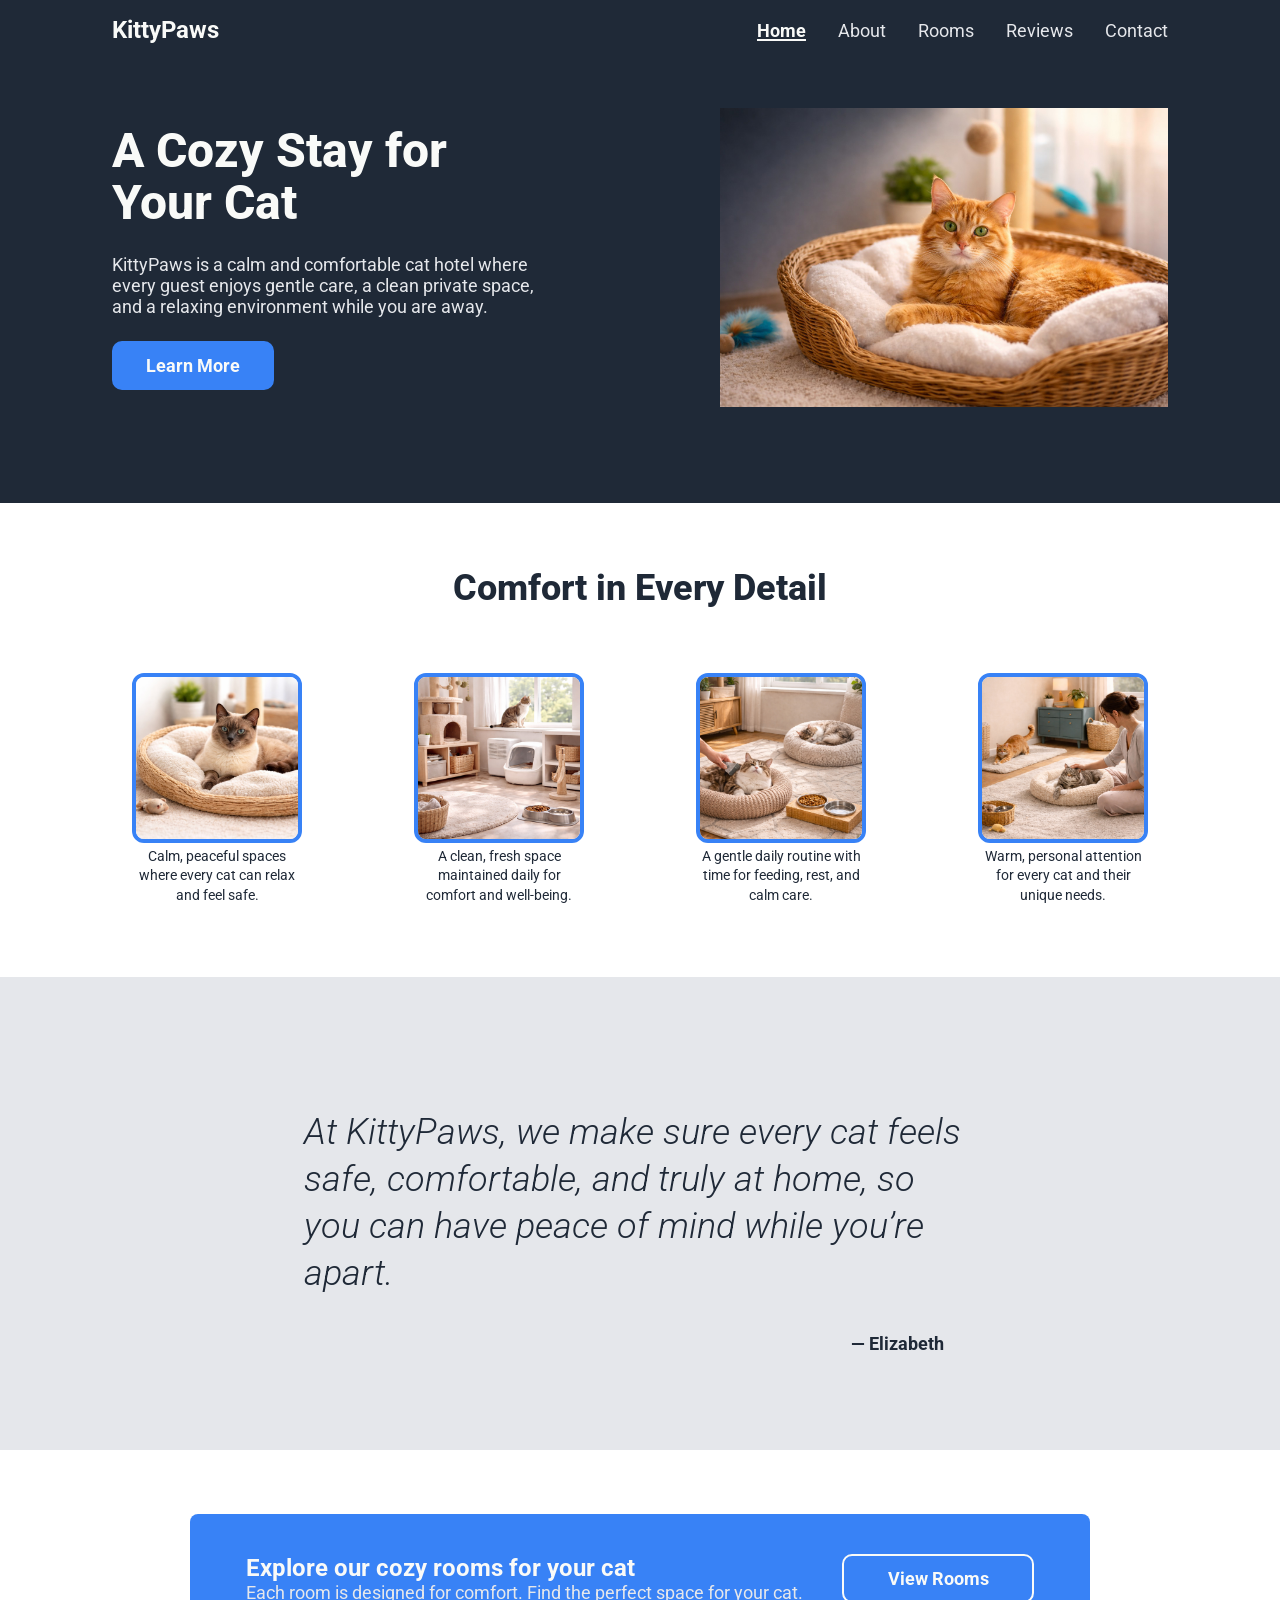
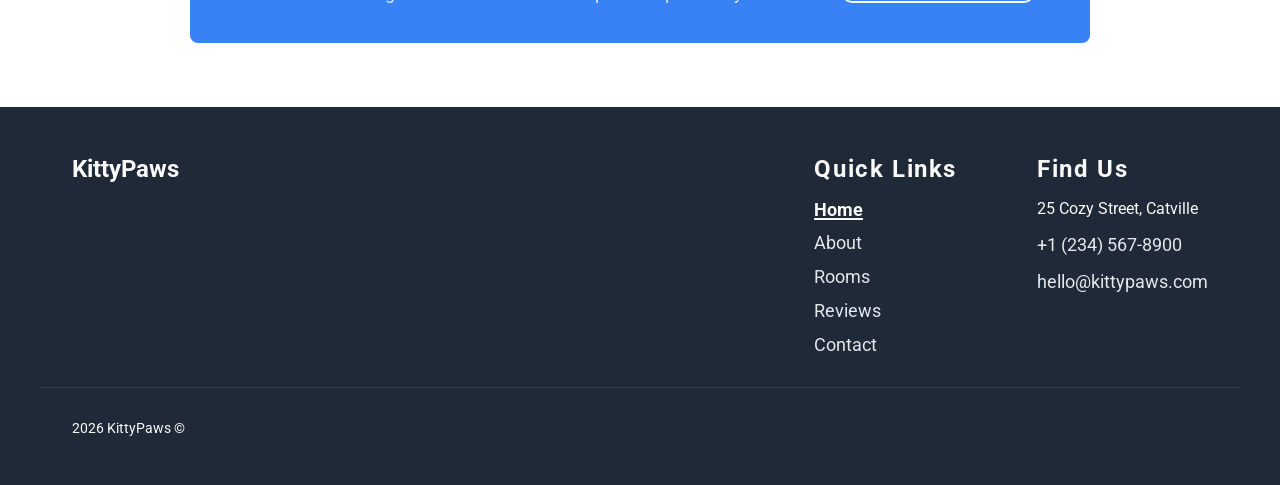
==== commit d5e0ebd8: "feat: add global footer, back-to-top button , fixed semantics - Implemented a semantic Global Footer" ====
--- a/index.html
+++ b/index.html
@@ -34,11 +34,7 @@
         </nav>
 
         <div class="header__mobile-menu">
-          <label
-            for="mobile-menu-toggle"
-            class="header__menu-button"
-            aria-hidden="true"
-          >
+          <label for="mobile-menu-toggle" class="header__menu-button" aria-hidden="true">
             <span class="header__menu-line"></span>
             <span class="header__menu-line"></span>
             <span class="header__menu-line"></span>
@@ -50,18 +46,10 @@
             aria-label="Mobile navigation"
           >
             <span class="header__mobile-link" aria-current="page">Home</span>
-            <a href="./pages/about/about.html" class="header__mobile-link"
-              >About</a
-            >
-            <a href="./pages/rooms/rooms.html" class="header__mobile-link"
-              >Rooms</a
-            >
-            <a href="./pages/reviews/reviews.html" class="header__mobile-link"
-              >Reviews</a
-            >
-            <a href="./pages/contact/contact.html" class="header__mobile-link"
-              >Contact</a
-            >
+            <a href="./pages/about/about.html" class="header__mobile-link">About</a>
+            <a href="./pages/rooms/rooms.html" class="header__mobile-link">Rooms</a>
+            <a href="./pages/reviews/reviews.html" class="header__mobile-link">Reviews</a>
+            <a href="./pages/contact/contact.html" class="header__mobile-link">Contact</a>
           </nav>
         </div>
       </div>
@@ -71,19 +59,14 @@
       <section class="hero" aria-labelledby="hero-title">
         <div class="container hero__inner">
           <div class="hero__content">
-            <h1 class="hero__title" id="hero-title">
-              A Cozy Stay for Your Cat
-            </h1>
+            <h1 class="hero__title" id="hero-title">A Cozy Stay for Your Cat</h1>
 
             <p class="hero__text">
-              KittyPaws is a calm and comfortable cat hotel where every guest
-              enjoys gentle care, a clean private space, and a relaxing
-              environment while you are away.
+              KittyPaws is a calm and comfortable cat hotel where every guest enjoys gentle care, a
+              clean private space, and a relaxing environment while you are away.
             </p>
 
-            <a href="./pages/about/about.html" class="button hero__button"
-              >Learn More</a
-            >
+            <a href="./pages/about/about.html" class="button hero__button">Learn More</a>
           </div>
 
           <div class="hero__media">
@@ -98,57 +81,53 @@
 
       <section class="benefits" aria-labelledby="benefits-title">
         <div class="container benefits__inner">
-          <h2 class="benefits__title" id="benefits-title">
-            Comfort in Every Detail
-          </h2>
+          <h2 class="benefits__title" id="benefits-title">Comfort in Every Detail</h2>
 
-          <ul class="benefits__list">
-            <li class="benefits__card">
+          <div class="benefits__cards">
+            <figure class="benefits__card">
               <img
                 src="./assets/images/home/calm-cat.jpg"
                 alt="Calm resting area for cats"
                 class="benefits__image"
               />
-              <p class="benefits__text">
+              <figcaption class="benefits__text">
                 Calm, peaceful spaces where every cat can relax and feel safe.
-              </p>
-            </li>
+              </figcaption>
+            </figure>
 
-            <li class="benefits__card">
+            <figure class="benefits__card">
               <img
                 src="./assets/images/home/environment-cat.jpg"
                 alt="Clean and fresh cat environment"
                 class="benefits__image"
               />
-              <p class="benefits__text">
-                A clean, fresh space maintained daily for comfort and
-                well-being.
-              </p>
-            </li>
+              <figcaption class="benefits__text">
+                A clean, fresh space maintained daily for comfort and well-being.
+              </figcaption>
+            </figure>
 
-            <li class="benefits__card">
+            <figure class="benefits__card">
               <img
                 src="./assets/images/home/routine-cat.jpg"
                 alt="Daily routine for cats"
                 class="benefits__image"
               />
-              <p class="benefits__text">
-                A gentle daily routine with time for feeding, rest, and calm
-                care.
-              </p>
-            </li>
+              <figcaption class="benefits__text">
+                A gentle daily routine with time for feeding, rest, and calm care.
+              </figcaption>
+            </figure>
 
-            <li class="benefits__card">
+            <figure class="benefits__card">
               <img
                 src="./assets/images/home/care-cat.jpg"
                 alt="Personal care for each cat"
                 class="benefits__image"
               />
-              <p class="benefits__text">
+              <figcaption class="benefits__text">
                 Warm, personal attention for every cat and their unique needs.
-              </p>
-            </li>
-          </ul>
+              </figcaption>
+            </figure>
+          </div>
         </div>
       </section>
 
@@ -158,12 +137,12 @@
 
           <blockquote class="quote__content">
             <p class="quote__text">
-              At KittyPaws, we make sure every cat feels safe, comfortable, and
-              truly at home, so you can have peace of mind while you’re apart.
+              At KittyPaws, we make sure every cat feels safe, comfortable, and truly at home, so
+              you can have peace of mind while you’re apart.
             </p>
           </blockquote>
 
-          <p class="quote__author">-Elizabeth</p>
+          <p class="quote__author">— Elizabeth</p>
         </div>
       </section>
 
@@ -174,20 +153,41 @@
               Explore our cozy rooms for your cat
             </h2>
             <p class="cta-banner__text">
-              Each room is designed for comfort. Find the perfect space for your
-              cat.
+              Each room is designed for comfort. Find the perfect space for your cat.
             </p>
           </div>
 
-          <a href="./pages/rooms/rooms.html" class="button cta-banner__button">
-            View Rooms
-          </a>
+          <a href="./pages/rooms/rooms.html" class="button cta-banner__button"> View Rooms </a>
         </div>
       </section>
     </main>
 
     <footer class="footer">
-      <p class="footer__text">2026 KittyPaws &copy;</p>
+      <div class="container footer__inner">
+        <div class="footer__col footer__brand">
+          <span class="footer__logo">KittyPaws</span>
+        </div>
+
+        <div class="footer__col footer__nav-col">
+          <h4 class="footer__heading">Quick Links</h4>
+          <nav class="footer__nav" aria-label="Footer navigation">
+            <span class="footer__link" aria-current="page">Home</span>
+            <a href="./pages/about/about.html" class="footer__link">About</a>
+            <a href="./pages/rooms/rooms.html" class="footer__link">Rooms</a>
+            <a href="./pages/reviews/reviews.html" class="footer__link">Reviews</a>
+            <a href="./pages/contact/contact.html" class="footer__link">Contact</a>
+          </nav>
+        </div>
+
+        <div class="footer__col footer__contact-col">
+          <h4 class="footer__heading">Find Us</h4>
+          <span>25 Cozy Street, Catville</span>
+          <a href="tel:+12345678900" class="footer__link">+1 (234) 567-8900</a>
+          <a href="mailto:hello@kittypaws.com" class="footer__link">hello@kittypaws.com</a>
+        </div>
+      </div>
+
+      <p class="footer__copyright">2026 KittyPaws &copy;</p>
     </footer>
   </body>
 </html>
--- a/assets/css/main.css
+++ b/assets/css/main.css
@@ -18,7 +18,7 @@
   /*-------------------- TYPOGRAPHY --------------------*/
 
   /* Font family */
-  --font-family-base: "Roboto", sans-serif;
+  --font-family-base: 'Roboto', sans-serif;
 
   /* Font sizes */
   --font-size-xl: 3rem;
@@ -45,29 +45,29 @@
 }
 
 @font-face {
-  font-family: "Roboto";
-  src: url("../fonts/roboto/Roboto-LightItalic.ttf") format("truetype");
+  font-family: 'Roboto';
+  src: url('../fonts/roboto/Roboto-LightItalic.ttf') format('truetype');
   font-weight: 300;
   font-style: italic;
 }
 
 @font-face {
-  font-family: "Roboto";
-  src: url("../fonts/roboto/Roboto-Regular.ttf") format("truetype");
+  font-family: 'Roboto';
+  src: url('../fonts/roboto/Roboto-Regular.ttf') format('truetype');
   font-weight: 400;
   font-style: normal;
 }
 
 @font-face {
-  font-family: "Roboto";
-  src: url("../fonts/roboto/Roboto-Bold.ttf") format("truetype");
+  font-family: 'Roboto';
+  src: url('../fonts/roboto/Roboto-Bold.ttf') format('truetype');
   font-weight: 700;
   font-style: normal;
 }
 
 @font-face {
-  font-family: "Roboto";
-  src: url("../fonts/roboto/Roboto-ExtraBold.ttf") format("truetype");
+  font-family: 'Roboto';
+  src: url('../fonts/roboto/Roboto-ExtraBold.ttf') format('truetype');
   font-weight: 800;
   font-style: normal;
 }
@@ -83,6 +83,7 @@
   margin: 0;
   padding: 0;
   overflow-x: hidden;
+  scroll-behavior: smooth;
 }
 
 body {
@@ -174,7 +175,8 @@
   justify-content: flex-end;
 }
 
-.header__link {
+.header__link,
+.footer__link {
   display: inline-block;
   font-size: var(--font-size-sm);
   line-height: 1.1667;
@@ -187,18 +189,21 @@
     transform 0.2s ease;
 }
 
-.header__link[aria-current="page"] {
+.header__link[aria-current='page'],
+.footer__link[aria-current='page'] {
   font-weight: var(--font-weight-bold);
   color: var(--color-text-inverse);
   box-shadow: inset 0 -2px 0 var(--color-text-inverse);
 }
 
-.header__link:hover {
+.header__link:hover,
+.footer__link:hover {
   color: var(--color-text-inverse);
   transform: translateY(-2px);
 }
 
-.header__link:focus-visible {
+.header__link:focus-visible,
+.footer__link:focus-visible {
   outline: 2px solid var(--color-text-inverse);
   outline-offset: 4px;
   border-radius: var(--border-radius-primary);
@@ -216,7 +221,7 @@
   top: 0;
   right: 1rem;
   overflow: hidden;
-  border: 2px solid transparent;
+  /* border: 2px solid transparent; */
   border-radius: 1rem;
   background-color: color-mix(in srgb, var(--color-bg-dark) 92%, transparent);
   box-shadow: 0 18px 36px rgba(0, 0, 0, 0.22);
@@ -247,7 +252,9 @@
   height: 0.13rem;
   border-radius: 999px;
   background-color: var(--color-text-inverse);
-  transition: transform 0.25s ease, opacity 0.25s ease;
+  transition:
+    transform 0.25s ease,
+    opacity 0.25s ease;
 }
 
 .header__menu-line:nth-child(1) {
@@ -277,7 +284,7 @@
   text-decoration: none;
 }
 
-.header__mobile-link[aria-current="page"] {
+.header__mobile-link[aria-current='page'] {
   text-decoration: underline;
   text-decoration-thickness: 2px;
   text-underline-offset: 0.22em;
@@ -296,17 +303,6 @@
 main {
   flex: 1;
   padding-top: 3.75rem;
-}
-
-.footer {
-  padding: 1rem 0;
-  background-color: var(--color-bg-dark);
-  text-align: center;
-}
-
-.footer__text {
-  font-size: var(--font-size-sm);
-  color: var(--color-text-inverse);
 }
 
 .hero {
@@ -411,6 +407,95 @@
   text-align: center;
 }
 
+/* Footer Section */
+
+.footer {
+  background-color: var(--color-bg-dark);
+  color: var(--color-text-inverse);
+  padding: 3rem 0;
+  text-align: start;
+}
+
+.footer__inner {
+  display: flex;
+  gap: 5rem;
+}
+
+.footer__col {
+  display: flex;
+  flex-direction: column;
+  gap: 1rem;
+}
+
+.footer__heading {
+  font-size: var(--font-size-md);
+  font-weight: var(--font-weight-bold);
+  color: var(--color-text-inverse);
+  letter-spacing: 0.1rem;
+  margin: 0;
+}
+
+.footer__logo {
+  font-size: var(--font-size-md);
+  font-weight: var(--font-weight-bold);
+  color: var(--color-text-inverse);
+  text-decoration: none;
+}
+
+.footer__nav {
+  display: flex;
+  flex-direction: column;
+  gap: 0.8rem;
+}
+
+.footer__link {
+  width: fit-content;
+}
+
+.footer__nav-col {
+  margin-left: auto;
+}
+
+.footer__address {
+  font-style: normal;
+  color: #cbd5e0;
+  line-height: 1.8;
+  font-size: 1rem;
+  display: flex;
+  flex-direction: column;
+  gap: 1rem;
+}
+
+.footer__copyright {
+  font-size: 0.9rem;
+  border-top: 1px solid rgba(255, 255, 255, 0.1);
+  margin: 2rem auto 0;
+  max-width: 1200px;
+  padding: 2rem 2rem 0 2rem;
+}
+
+.back-to-top {
+  position: fixed;
+  bottom: 2rem;
+  right: 2rem;
+  background-color: var(--color-accent);
+  color: white;
+  padding: 0.8rem 1.2rem;
+  border-radius: 1rem;
+  text-decoration: none;
+  font-size: 1.5rem;
+  box-shadow: 0 4px 8px rgba(0, 0, 0, 0.2);
+  transition:
+    opacity 0.3s ease,
+    background-color 0.3s ease;
+  z-index: 10;
+}
+
+.back-to-top:hover {
+  color: var(--color-text-primary);
+  background-color: var(--color-bg-light);
+}
+
 @media (max-width: 900px) {
   .header__inner {
     gap: 1.5rem;
@@ -447,6 +532,33 @@
 
   .cta-banner__content {
     max-width: 100%;
+  }
+
+  .footer__inner {
+    flex-direction: column;
+    gap: 2rem;
+    text-align: center;
+    align-items: center;
+  }
+  .footer__copyright {
+    margin-top: 3rem;
+  }
+
+  .footer__nav {
+    align-items: center;
+  }
+
+  .footer__nav-col {
+    margin: 0;
+  }
+
+  .footer__copyright {
+    margin-top: 3rem;
+    text-align: center;
+  }
+
+  .back-to-top {
+    padding: 0.5rem 1rem;
   }
 }
 
@@ -495,7 +607,9 @@
     top: calc(50% - 1.375rem);
     width: 2.75rem;
     height: 2.75rem;
-    transition: width 0.28s ease, height 0.28s ease;
+    transition:
+      width 0.28s ease,
+      height 0.28s ease;
     z-index: 3;
   }
 
@@ -508,7 +622,10 @@
     visibility: hidden;
     pointer-events: none;
     transform: translateY(0.35rem);
-    transition: opacity 0.18s ease, transform 0.18s ease, visibility 0s linear 0.18s;
+    transition:
+      opacity 0.18s ease,
+      transform 0.18s ease,
+      visibility 0s linear 0.18s;
   }
 
   .header__menu-toggle:checked ~ .header__mobile-menu {
@@ -569,6 +686,7 @@
 
   .cta-banner__inner {
     padding: 2rem;
+    border-radius: 0%;
   }
 
   .cta-banner__title {
--- a/index.css
+++ b/index.css
@@ -28,7 +28,7 @@
   color: var(--color-text-primary);
 }
 
-.benefits__list {
+.benefits__cards {
   display: flex;
   justify-content: center;
   flex-wrap: wrap;
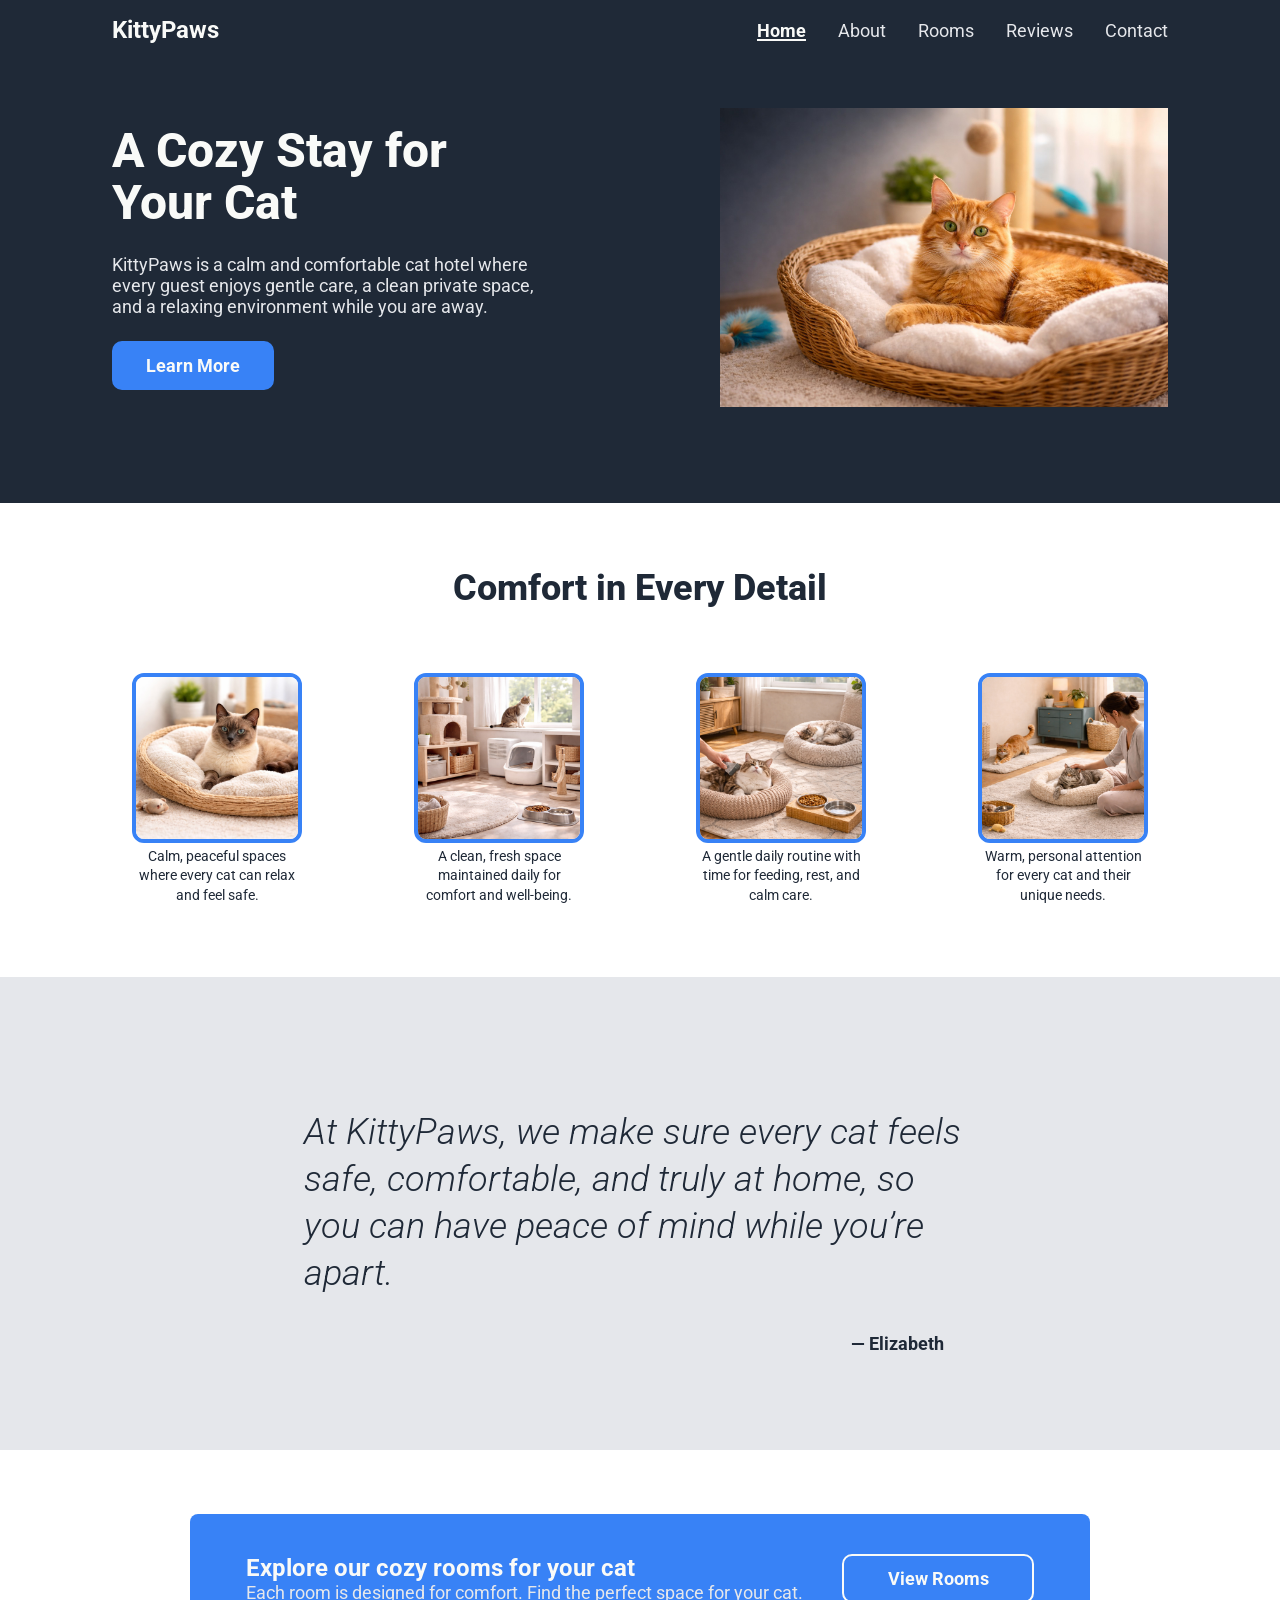
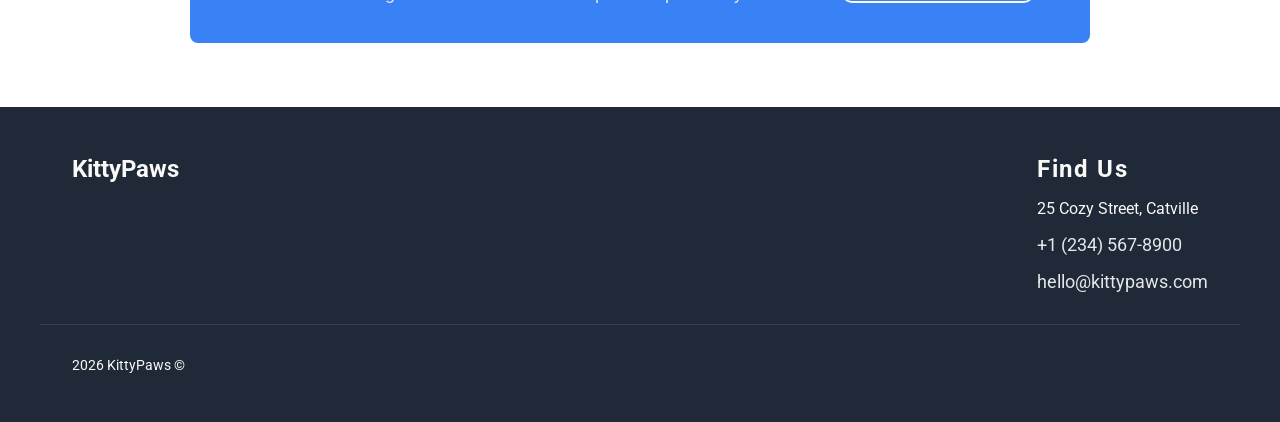
==== commit 1a531c6b: "refactor: remove footer navigation Deleted the navigation links from the footer component to simplif" ====
--- a/index.html
+++ b/index.html
@@ -168,17 +168,6 @@
           <span class="footer__logo">KittyPaws</span>
         </div>
 
-        <div class="footer__col footer__nav-col">
-          <h4 class="footer__heading">Quick Links</h4>
-          <nav class="footer__nav" aria-label="Footer navigation">
-            <span class="footer__link" aria-current="page">Home</span>
-            <a href="./pages/about/about.html" class="footer__link">About</a>
-            <a href="./pages/rooms/rooms.html" class="footer__link">Rooms</a>
-            <a href="./pages/reviews/reviews.html" class="footer__link">Reviews</a>
-            <a href="./pages/contact/contact.html" class="footer__link">Contact</a>
-          </nav>
-        </div>
-
         <div class="footer__col footer__contact-col">
           <h4 class="footer__heading">Find Us</h4>
           <span>25 Cozy Street, Catville</span>
--- a/assets/css/main.css
+++ b/assets/css/main.css
@@ -113,12 +113,14 @@
   text-decoration: none;
 }
 
-.button:focus-visible {
+.button:focus-visible,
+.back-to-top:focus-visible {
   outline: 3px solid var(--color-text-inverse);
   outline-offset: 3px;
 }
 
-.button:hover {
+.button:hover,
+.back-to-top:hover {
   filter: brightness(1.15);
   transform: translateY(-2px);
   box-shadow: 0 6px 16px rgba(0, 0, 0, 0.2);
@@ -427,6 +429,10 @@
   gap: 1rem;
 }
 
+.footer__contact-col {
+  margin-left: auto;
+}
+
 .footer__heading {
   font-size: var(--font-size-md);
   font-weight: var(--font-weight-bold);
@@ -445,15 +451,11 @@
 .footer__nav {
   display: flex;
   flex-direction: column;
-  gap: 0.8rem;
+  gap: 1rem;
 }
 
 .footer__link {
   width: fit-content;
-}
-
-.footer__nav-col {
-  margin-left: auto;
 }
 
 .footer__address {
@@ -491,11 +493,6 @@
   z-index: 10;
 }
 
-.back-to-top:hover {
-  color: var(--color-text-primary);
-  background-color: var(--color-bg-light);
-}
-
 @media (max-width: 900px) {
   .header__inner {
     gap: 1.5rem;
@@ -532,6 +529,10 @@
 
   .cta-banner__content {
     max-width: 100%;
+  }
+
+  .footer__contact-col {
+    margin-left: 0;
   }
 
   .footer__inner {
@@ -548,8 +549,8 @@
     align-items: center;
   }
 
-  .footer__nav-col {
-    margin: 0;
+  .footer__col {
+    align-items: center;
   }
 
   .footer__copyright {
